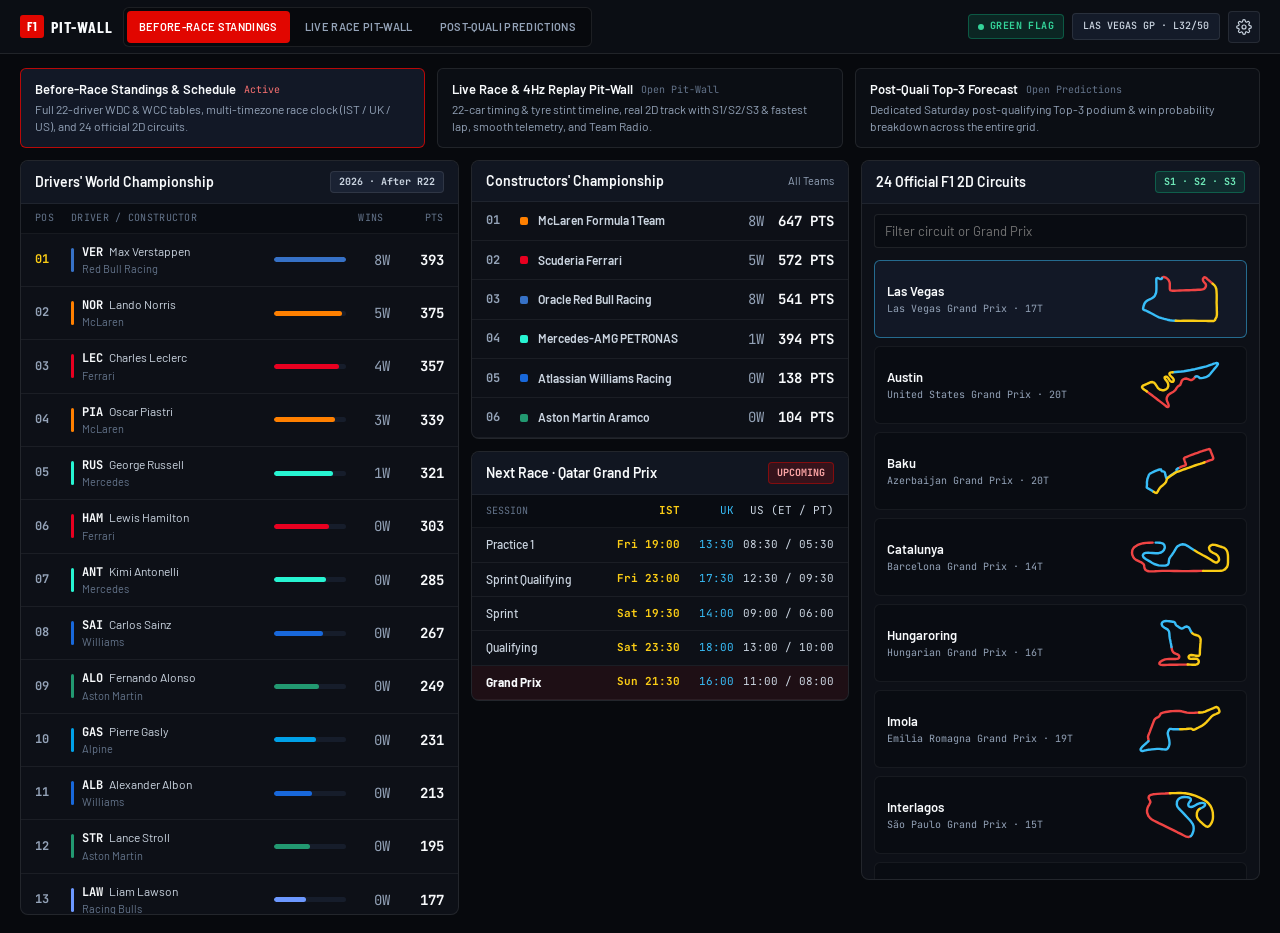
==== frontend/index.html @ 2fa9b801 "Phase 2: Responsive Pit-Wall PWA, Chrome Side Panel, 24 real 2D circuits, 22-car Stint Timeline & fa" ====
<!DOCTYPE html>
<html lang="en">
<head>
  <meta charset="UTF-8" />
  <meta name="viewport" content="width=device-width, initial-scale=1, viewport-fit=cover" />
  <meta name="theme-color" content="#0B0E14" />
  <meta name="color-scheme" content="dark" />
  <meta name="mobile-web-app-capable" content="yes" />
  <meta name="apple-mobile-web-app-status-bar-style" content="black-translucent" />
  <title>F1 Pit-Wall — Live Telemetry &amp; Strategy</title>
  <link rel="manifest" href="pwa-manifest.json" />
  <link rel="icon" type="image/png" href="icons/icon-192.png" />
  <link rel="stylesheet" href="styles.css?v=3" />
</head>
<body>
  <div id="app" class="app-shell">
    <!-- Persistent Top Command Bar -->
    <header class="top-bar" role="banner">
      <div class="top-bar-left">
        <div class="brand" aria-label="F1 Pit-Wall">
          <span class="brand-mark">F1</span>
          <span class="brand-name">PIT-WALL</span>
        </div>

        <nav class="screen-tabs" role="tablist" aria-label="Primary views">
          <button type="button" class="tab-btn" role="tab" id="tab-standings" data-screen="standings" aria-selected="true" aria-controls="screen-standings">
            <span class="tab-label-full">Before-Race Standings</span>
            <span class="tab-label-short">Standings</span>
          </button>
          <button type="button" class="tab-btn" role="tab" id="tab-live" data-screen="live" aria-selected="false" aria-controls="screen-live">
            <span class="tab-label-full">Live Race Pit-Wall</span>
            <span class="tab-label-short">Live Race</span>
          </button>
          <button type="button" class="tab-btn" role="tab" id="tab-predictions" data-screen="predictions" aria-selected="false" aria-controls="screen-predictions">
            <span class="tab-label-full">Post-Quali Predictions</span>
            <span class="tab-label-short">Predictions</span>
          </button>
        </nav>
      </div>

      <div class="top-bar-right">
        <div id="flag-pill" class="status-pill flag-green hidden" aria-live="polite">
          <span class="status-dot" aria-hidden="true"></span>
          <span id="flag-pill-text">GREEN FLAG</span>
        </div>

        <div id="session-pill" class="session-pill" title="Current race context">
          <span id="session-pill-text">Loading schedule...</span>
        </div>

        <button type="button" id="btn-settings" class="icon-btn" aria-label="Connection and sync settings" aria-expanded="false" aria-controls="settings-popover" title="Settings &amp; Broadcast Sync">
          <svg width="16" height="16" viewBox="0 0 24 24" fill="none" stroke="currentColor" stroke-width="1.75" stroke-linecap="round" stroke-linejoin="round" aria-hidden="true">
            <circle cx="12" cy="12" r="3"></circle>
            <path d="M19.4 15a1.65 1.65 0 0 0 .33 1.82l.06.06a2 2 0 0 1-2.83 2.83l-.06-.06a1.65 1.65 0 0 0-1.82-.33 1.65 1.65 0 0 0-1 1.51V21a2 2 0 0 1-4 0v-.09A1.65 1.65 0 0 0 9 19.4a1.65 1.65 0 0 0-1.82.33l-.06.06a2 2 0 0 1-2.83-2.83l.06-.06a1.65 1.65 0 0 0 .33-1.82 1.65 1.65 0 0 0-1.51-1H3a2 2 0 0 1 0-4h.09A1.65 1.65 0 0 0 4.6 9a1.65 1.65 0 0 0-.33-1.82l-.06-.06a2 2 0 0 1 2.83-2.83l.06.06a1.65 1.65 0 0 0 1.82.33H9a1.65 1.65 0 0 0 1-1.51V3a2 2 0 0 1 4 0v.09a1.65 1.65 0 0 0 1 1.51 1.65 1.65 0 0 0 1.82-.33l.06-.06a2 2 0 0 1 2.83 2.83l-.06.06a1.65 1.65 0 0 0-.33 1.82V9a1.65 1.65 0 0 0 1.51 1H21a2 2 0 0 1 0 4h-.09a1.65 1.65 0 0 0-1.51 1z"></path>
          </svg>
        </button>
      </div>
    </header>

    <!-- Origin-aware Settings & Broadcast Sync Popover -->
    <div id="settings-popover" class="settings-popover hidden" role="dialog" aria-label="Pit-Wall Settings">
      <div class="popover-head">
        <span class="popover-title">Feed &amp; Broadcast Sync</span>
        <button type="button" id="btn-close-settings" class="close-sm-btn" aria-label="Close settings">Close</button>
      </div>
      <div class="popover-body">
        <div class="field-group">
          <label class="field-label" for="mode-select">Stream Mode</label>
          <div class="segmented-sm" id="mode-select">
            <button type="button" class="seg-opt" data-mode="replay">Replay (OpenF1)</button>
            <button type="button" class="seg-opt" data-mode="free_live">Live (SignalR)</button>
          </div>
        </div>

        <div class="field-group">
          <label class="field-label" for="session-select">Load Race Session</label>
          <div class="inline-field">
            <select id="session-select" class="ctrl-input" aria-label="Select race session"></select>
            <button type="button" id="btn-load-session" class="btn-primary-sm">Load</button>
          </div>
        </div>

        <div class="field-group">
          <div class="field-label-row">
            <label class="field-label" for="sync-delay-slider">TV Broadcast Sync Delay</label>
            <span id="sync-delay-value" class="mono-val">0s</span>
          </div>
          <input type="range" id="sync-delay-slider" min="0" max="60" step="1" value="0" class="range-input" />
          <p class="field-hint">Buffer telemetry up to 60s to match your TV or F1 TV stream delay.</p>
        </div>

        <div class="field-group">
          <label class="field-label" for="api-host-input">Backend Server URL (LAN / Localhost)</label>
          <div class="inline-field">
            <input type="url" id="api-host-input" class="ctrl-input" placeholder="http://localhost:8000" autocapitalize="none" autocorrect="off" />
            <button type="button" id="btn-save-host" class="btn-ghost-sm">Save</button>
          </div>
        </div>

        <div class="popover-footer-status">
          <span id="ws-conn-status" class="mono-muted">Connecting...</span>
        </div>
      </div>
    </div>

    <!-- Main Screen Container -->
    <main class="main-content">

      <!-- ================================================================= -->
      <!-- SCREEN 1: BEFORE-RACE STANDINGS, SCHEDULE & 24 CIRCUITS           -->
      <!-- ================================================================= -->
      <section id="screen-standings" class="screen active" role="tabpanel" aria-labelledby="tab-standings">
        <!-- Quick Launch Mode Strip -->
        <div class="hub-strip">
          <button type="button" class="hub-card is-active" data-goto="standings">
            <div class="hub-card-top">
              <span class="hub-card-title">Before-Race Standings &amp; Schedule</span>
              <span class="hub-card-tag active-tag">Active</span>
            </div>
            <p class="hub-card-desc">Full 22-driver WDC &amp; WCC tables, multi-timezone race clock (IST / UK / US), and 24 official 2D circuits.</p>
          </button>
          <button type="button" class="hub-card" data-goto="live">
            <div class="hub-card-top">
              <span class="hub-card-title">Live Race &amp; 4Hz Replay Pit-Wall</span>
              <span class="hub-card-tag">Open Pit-Wall</span>
            </div>
            <p class="hub-card-desc">22-car timing &amp; tyre stint timeline, real 2D track with S1/S2/S3 &amp; fastest lap, smooth telemetry, and Team Radio.</p>
          </button>
          <button type="button" class="hub-card" data-goto="predictions">
            <div class="hub-card-top">
              <span class="hub-card-title">Post-Quali Top-3 Forecast</span>
              <span class="hub-card-tag">Open Predictions</span>
            </div>
            <p class="hub-card-desc">Dedicated Saturday post-qualifying Top-3 podium &amp; win probability breakdown across the entire grid.</p>
          </button>
        </div>

        <div class="standings-grid">
          <!-- Column 1: WDC Standings -->
          <section class="panel standings-wdc-panel">
            <header class="panel-header">
              <h2 class="panel-title">Drivers' World Championship</h2>
              <span id="wdc-meta" class="meta-chip">2026</span>
            </header>
            <div class="table-col-head wdc-col-head">
              <span>POS</span>
              <span>DRIVER / CONSTRUCTOR</span>
              <span class="align-right">WINS</span>
              <span class="align-right">PTS</span>
            </div>
            <div id="wdc-list" class="scroll-list wdc-list"></div>
          </section>

          <!-- Column 2: WCC + Multi-Timezone Next Race Clock -->
          <div class="standings-mid-col">
            <section class="panel wcc-panel">
              <header class="panel-header">
                <h2 class="panel-title">Constructors' Championship</h2>
                <span id="wcc-meta" class="meta-muted">All Teams</span>
              </header>
              <div id="wcc-list" class="scroll-list wcc-list"></div>
            </section>

            <section class="panel schedule-panel">
              <header class="panel-header">
                <h2 id="next-race-title" class="panel-title">Next Race Schedule</h2>
                <span id="next-race-countdown" class="countdown-chip">--</span>
              </header>
              <div class="tz-col-head">
                <span>SESSION</span>
                <span class="align-right tz-ist">IST</span>
                <span class="align-right tz-uk">UK</span>
                <span class="align-right tz-us">US (ET / PT)</span>
              </div>
              <div id="next-race-sessions" class="schedule-list"></div>
            </section>
          </div>

          <!-- Column 3: 24 Official F1 2D Circuits Catalog -->
          <section class="panel circuits-panel">
            <header class="panel-header">
              <h2 class="panel-title">24 Official F1 2D Circuits</h2>
              <span class="meta-chip accent-green">S1 · S2 · S3</span>
            </header>
            <div class="circuits-search-wrap">
              <input type="search" id="circuit-search" class="ctrl-input" placeholder="Filter circuit or Grand Prix" aria-label="Filter circuits" />
            </div>
            <div id="circuits-catalog" class="scroll-list circuits-list"></div>
          </section>
        </div>
      </section>

      <!-- ================================================================= -->
      <!-- SCREEN 2: LIVE RACE & REPLAY PIT-WALL                             -->
      <!-- ================================================================= -->
      <section id="screen-live" class="screen" role="tabpanel" aria-labelledby="tab-live" hidden>
        <div class="live-grid">
          <!-- Left Column: Full 22-Driver Timing Tower + Horizontal F1 Tyre Stint Timeline -->
          <section class="panel timing-panel">
            <header class="panel-header">
              <h2 class="panel-title">Live Timing &amp; Tyre Stints</h2>
              <span id="weather-readout" class="meta-muted mono-val">AIR --°C · TRK --°C</span>
            </header>
            <div class="timing-col-head">
              <span class="col-pos">P</span>
              <span class="col-drv">DRIVER</span>
              <span class="col-gap">GAP</span>
              <span class="col-sec">S1·S2·S3</span>
              <div id="stint-ruler" class="stint-ruler" aria-label="Lap timeline scale"></div>
            </div>
            <div id="timing-list" class="scroll-list timing-list" role="list"></div>
          </section>

          <!-- Center Column: Real 2D Circuit Map + Smooth MoTeC Telemetry Compare -->
          <div class="live-center-col">
            <!-- Real 2D Circuit Map Panel -->
            <section class="panel circuit-stage-panel">
              <header class="panel-header circuit-stage-head">
                <div class="circuit-head-left">
                  <h2 id="live-circuit-name" class="panel-title">Las Vegas Strip Circuit</h2>
                  <span id="live-circuit-meta" class="meta-muted mono-val">17T</span>
                </div>
                <div id="fastest-lap-banner" class="fastest-lap-pill" aria-live="polite">
                  <span class="fl-tag">FASTEST LAP</span>
                  <span id="fastest-lap-val" class="mono-val">--:--.---</span>
                </div>
              </header>

              <div class="canvas-stage" id="track-stage">
                <canvas id="track-canvas" aria-label="2D Formula 1 circuit map with live car positions and sector splits"></canvas>
                <div id="gps-lock-overlay" class="lock-banner hidden" role="status">
                  <svg width="14" height="14" viewBox="0 0 24 24" fill="none" stroke="currentColor" stroke-width="2" aria-hidden="true">
                    <rect x="3" y="11" width="18" height="11" rx="2" ry="2"></rect>
                    <path d="M7 11V7a5 5 0 0 1 10 0v4"></path>
                  </svg>
                  <span>Live GPS Locked — Available Post-Race</span>
                </div>
              </div>

              <!-- Fastest Sector 1, Sector 2, Sector 3 Cards -->
              <div class="sector-records-row">
                <div class="sector-rec s1">
                  <div class="sector-rec-meta">
                    <span class="sec-k s1-text">S1 FASTEST</span>
                    <span id="s1-best-who" class="sec-who">--</span>
                  </div>
                  <span id="s1-best-time" class="sec-time mono-val">--.---s</span>
                </div>
                <div class="sector-rec s2">
                  <div class="sector-rec-meta">
                    <span class="sec-k s2-text">S2 FASTEST</span>
                    <span id="s2-best-who" class="sec-who">--</span>
                  </div>
                  <span id="s2-best-time" class="sec-time mono-val">--.---s</span>
                </div>
                <div class="sector-rec s3">
                  <div class="sector-rec-meta">
                    <span class="sec-k s3-text">S3 FASTEST</span>
                    <span id="s3-best-who" class="sec-who">--</span>
                  </div>
                  <span id="s3-best-time" class="sec-time mono-val">--.---s</span>
                </div>
              </div>
            </section>

            <!-- Smooth Labeled MoTeC Telemetry Compare Panel -->
            <section class="panel telemetry-panel">
              <header class="panel-header telemetry-head">
                <h2 class="panel-title">Car Telemetry · 4Hz Spline</h2>
                <div class="telem-badges">
                  <span id="telem-drv-a" class="drv-chip chip-a">VER -- KPH</span>
                  <span id="telem-drv-b" class="drv-chip chip-b">NOR -- KPH</span>
                  <span id="telem-drs-badge" class="meta-chip">DRS N/A</span>
                </div>
              </header>

              <div class="telemetry-canvas-wrap">
                <canvas id="telemetry-canvas" aria-label="Smooth telemetry comparison graphs for Speed, Throttle, and Brake"></canvas>
                <div id="telem-lock-overlay" class="lock-banner hidden" role="status">
                  <svg width="14" height="14" viewBox="0 0 24 24" fill="none" stroke="currentColor" stroke-width="2" aria-hidden="true">
                    <rect x="3" y="11" width="18" height="11" rx="2" ry="2"></rect>
                    <path d="M7 11V7a5 5 0 0 1 10 0v4"></path>
                  </svg>
                  <span>Live Telemetry Locked — Available Post-Race</span>
                </div>
              </div>

              <!-- Replay Transport Controls -->
              <div id="replay-controls" class="transport-bar">
                <button type="button" id="btn-play-pause" class="transport-play-btn">Play</button>
                <div class="speed-group" role="group" aria-label="Replay speed">
                  <button type="button" class="spd-btn" data-speed="1">1x</button>
                  <button type="button" class="spd-btn" data-speed="2">2x</button>
                  <button type="button" class="spd-btn active" data-speed="4">4x</button>
                  <button type="button" class="spd-btn" data-speed="10">10x</button>
                </div>
                <div class="seek-group">
                  <label for="seek-lap-input" class="seek-lbl">LAP</label>
                  <input type="range" id="seek-lap-input" min="1" max="50" value="1" class="range-input seek-slider" aria-label="Seek to lap" />
                  <span id="seek-lap-readout" class="mono-val seek-val">1/50</span>
                </div>
              </div>
            </section>
          </div>

          <!-- Right Column: FIA Race Control & Live Team Radio (with Whisper Transcripts) -->
          <aside class="panel comms-panel" aria-label="FIA Race Control and Team Radio">
            <header class="panel-header">
              <h2 class="panel-title">FIA Control &amp; Team Radio</h2>
              <button type="button" id="btn-open-comms-full" class="icon-btn-sm" title="Full Race Control &amp; Radio view" aria-label="Open full Race Control and Team Radio panel">
                <svg width="14" height="14" viewBox="0 0 24 24" fill="none" stroke="currentColor" stroke-width="1.8" stroke-linecap="round" stroke-linejoin="round" aria-hidden="true">
                  <polyline points="15 3 21 3 21 9"></polyline>
                  <polyline points="9 21 3 21 3 15"></polyline>
                  <line x1="21" y1="3" x2="14" y2="10"></line>
                  <line x1="3" y1="21" x2="10" y2="14"></line>
                </svg>
              </button>
            </header>

            <div class="comms-filter-row" role="tablist" aria-label="Filter communications">
              <button type="button" class="filter-pill active" data-comms-filter="all">All <span id="comms-count-all">0</span></button>
              <button type="button" class="filter-pill" data-comms-filter="fia">FIA Flags</button>
              <button type="button" class="filter-pill" data-comms-filter="radio">Team Radio</button>
            </div>

            <div id="comms-feed" class="scroll-list comms-list"></div>
          </aside>
        </div>
      </section>

      <!-- ================================================================= -->
      <!-- SCREEN 3: SEPARATE POST-QUALIFYING PREDICTIONS PAGE               -->
      <!-- ================================================================= -->
      <section id="screen-predictions" class="screen" role="tabpanel" aria-labelledby="tab-predictions" hidden>
        <div class="pred-toolbar">
          <div class="pred-selectors">
            <select id="pred-season-select" class="ctrl-input" aria-label="Prediction season">
              <option value="2026">Season 2026</option>
              <option value="2025">Season 2025</option>
              <option value="2024">Season 2024</option>
            </select>
            <select id="pred-round-select" class="ctrl-input" aria-label="Prediction round"></select>
          </div>
          <button type="button" id="btn-run-post-quali" class="btn-primary">Run Post-Quali Forecast</button>
        </div>

        <!-- Projected Top-3 Hero Row -->
        <div id="pred-podium-cards" class="podium-hero-grid"></div>

        <!-- Main Split: Full 22-Driver Probability Table + Dynamic Circuit Panel -->
        <div class="pred-main-grid">
          <section class="panel pred-table-panel">
            <header class="panel-header">
              <h2 class="panel-title">After-Qualifying Full Grid Podium &amp; Win Probabilities</h2>
              <span id="pred-gp-meta" class="meta-muted mono-val"></span>
            </header>
            <div class="table-col-head pred-col-head">
              <span>RANK</span>
              <span>GRID</span>
              <span>DRIVER / CONSTRUCTOR</span>
              <span>TOP-3 PODIUM PROBABILITY</span>
              <span class="align-right">PODIUM %</span>
              <span class="align-right">WIN %</span>
            </div>
            <div id="pred-table-list" class="scroll-list pred-list"></div>
          </section>

          <section class="panel pred-circuit-panel">
            <header class="panel-header">
              <h2 id="pred-circuit-heading" class="panel-title">Las Vegas Circuit</h2>
            </header>
            <div class="pred-circuit-canvas-wrap">
              <canvas id="pred-circuit-canvas" aria-label="Selected circuit 2D outline with sector splits"></canvas>
              <p id="pred-circuit-caption" class="pred-circuit-caption mono-muted"></p>
            </div>
            <div class="feature-weights-block">
              <h3 class="sub-heading">Walk-Forward Validation &amp; Feature Weights (2018–2026)</h3>
              <div id="feature-weights-list" class="weights-list"></div>
            </div>
          </section>
        </div>
      </section>
    </main>

    <!-- Full Race Control & Team Radio Slide-Over Panel -->
    <div id="comms-backdrop" class="drawer-backdrop hidden" aria-hidden="true"></div>
    <aside id="comms-drawer" class="comms-drawer hidden" role="dialog" aria-modal="true" aria-label="Race Control and Team Radio">
      <header class="drawer-head">
        <h2 class="drawer-title">Race Control &amp; Team Radio</h2>
        <button type="button" id="btn-close-comms-drawer" class="close-sm-btn">ESC to close</button>
      </header>
      <div class="drawer-toolbar">
        <div class="comms-filter-row" role="tablist">
          <button type="button" class="filter-pill active" data-drawer-filter="all">All Events</button>
          <button type="button" class="filter-pill" data-drawer-filter="fia">FIA Stewards</button>
          <button type="button" class="filter-pill" data-drawer-filter="radio">Team Radio</button>
        </div>
        <label class="autoplay-toggle">
          <input type="checkbox" id="radio-autoplay-check" />
          <span>Auto-Play Radio</span>
        </label>
      </div>
      <div id="comms-drawer-list" class="scroll-list comms-drawer-list"></div>
    </aside>

    <!-- Shared Hidden Audio Element for Real Team Radio MP3 Playback -->
    <audio id="radio-audio-player" preload="none"></audio>

    <!-- Dev-Only Break-UI Stress Test Bar (visible ONLY when ?data=worst or ?debug=1) -->
    <div id="debug-fixture-bar" class="debug-bar hidden" role="region" aria-label="Developer stress test switcher">
      <button type="button" data-fixture="live">Live / Demo</button>
      <button type="button" data-fixture="worst">Worst Case</button>
      <button type="button" data-fixture="empty">Empty</button>
      <button type="button" data-fixture="free_live">Free Live Lock</button>
    </div>
  </div>

  <script src="circuits_data.js?v=2"></script>
  <script src="track_canvas.js?v=2"></script>
  <script src="telemetry_chart.js?v=2"></script>
  <script src="app.js?v=3"></script>
</body>
</html>
---- frontend/styles.css ----
/* ==========================================================================
   F1 Pit-Wall — Design System & Responsive Styles
   Self-hosted fonts only (100% Chrome Extension Manifest V3 CSP compliant).
   Crafted with unslop, impeccable, design-engineering, mobile-native &
   animation-performance principles.
   ========================================================================== */

@font-face {
  font-family: "Barlow";
  src: url("fonts/barlow-400.woff2") format("woff2");
  font-weight: 400;
  font-style: normal;
  font-display: swap;
}
@font-face {
  font-family: "Barlow";
  src: url("fonts/barlow-500.woff2") format("woff2");
  font-weight: 500;
  font-style: normal;
  font-display: swap;
}
@font-face {
  font-family: "Barlow";
  src: url("fonts/barlow-600.woff2") format("woff2");
  font-weight: 600;
  font-style: normal;
  font-display: swap;
}
@font-face {
  font-family: "Barlow";
  src: url("fonts/barlow-700.woff2") format("woff2");
  font-weight: 700;
  font-style: normal;
  font-display: swap;
}
@font-face {
  font-family: "Barlow Condensed";
  src: url("fonts/barlow-condensed-600.woff2") format("woff2");
  font-weight: 600;
  font-style: normal;
  font-display: swap;
}
@font-face {
  font-family: "Barlow Condensed";
  src: url("fonts/barlow-condensed-700.woff2") format("woff2");
  font-weight: 700;
  font-style: normal;
  font-display: swap;
}
@font-face {
  font-family: "JetBrains Mono";
  src: url("fonts/jetbrains-mono-400.woff2") format("woff2");
  font-weight: 400;
  font-style: normal;
  font-display: swap;
}
@font-face {
  font-family: "JetBrains Mono";
  src: url("fonts/jetbrains-mono-500.woff2") format("woff2");
  font-weight: 500;
  font-style: normal;
  font-display: swap;
}
@font-face {
  font-family: "JetBrains Mono";
  src: url("fonts/jetbrains-mono-700.woff2") format("woff2");
  font-weight: 700;
  font-style: normal;
  font-display: swap;
}

:root {
  /* Carbon graphite neutral ramp */
  --bg-canvas: #07090D;
  --bg-bar: #0B0E14;
  --bg-panel: #0D1017;
  --bg-elevated: #111621;
  --bg-row-active: #131A29;
  --bg-control: #090C12;

  /* Quiet hairline borders */
  --border-subtle: rgba(255, 255, 255, 0.06);
  --border-std: rgba(255, 255, 255, 0.09);
  --border-strong: rgba(255, 255, 255, 0.16);

  /* Text hierarchy */
  --ink-primary: #F8FAFC;
  --ink-secondary: #CBD5E1;
  --ink-muted: #94A3B8;
  --ink-dim: #64748B;

  /* Single primary brand accent + authentic FIA/sector semantic colors */
  --accent-f1: #E10600;
  --accent-f1-dim: rgba(225, 6, 0, 0.18);
  --fia-purple: #A855F7;
  --fia-green: #10B981;
  --fia-yellow: #FACC15;
  --fia-red: #EF4444;
  --fia-cyan: #38BDF8;

  /* Typography */
  --font-sans: "Barlow", system-ui, -apple-system, sans-serif;
  --font-display: "Barlow Condensed", "Barlow", sans-serif;
  --font-mono: "JetBrains Mono", ui-monospace, SFMono-Regular, monospace;

  /* Radii (concentric scale) */
  --r-sm: 4px;
  --r-md: 6px;
  --r-lg: 8px;

  /* Emil Kowalski custom easing curves */
  --ease-out: cubic-bezier(0.23, 1, 0.32, 1);
  --ease-drawer: cubic-bezier(0.32, 0.72, 0, 1);
}

*, *::before, *::after {
  box-sizing: border-box;
}

html {
  -webkit-tap-highlight-color: transparent;
  -webkit-font-smoothing: antialiased;
  -moz-osx-font-smoothing: grayscale;
  overscroll-behavior: none;
  background-color: var(--bg-canvas);
  color: var(--ink-primary);
  font-family: var(--font-sans);
  font-size: 14px;
  line-height: 1.45;
  color-scheme: dark;
}

body {
  margin: 0;
  min-height: 100dvh;
  background-color: var(--bg-canvas);
  overscroll-behavior: none;
  overflow-x: hidden;
}

::selection {
  background: rgba(225, 6, 0, 0.35);
  color: #FFFFFF;
}

/* Custom subtle scrollbars */
::-webkit-scrollbar {
  width: 6px;
  height: 6px;
}
::-webkit-scrollbar-track {
  background: transparent;
}
::-webkit-scrollbar-thumb {
  background: rgba(148, 163, 184, 0.22);
  border-radius: 3px;
}

button, [role="button"], .tab-btn, .filter-pill, .spd-btn {
  font-family: inherit;
  cursor: pointer;
  touch-action: manipulation;
  user-select: none;
  -webkit-user-select: none;
  -webkit-touch-callout: none;
  transition: transform 140ms var(--ease-out), background-color 140ms ease, border-color 140ms ease, color 140ms ease;
}

button:active, [role="button"]:active {
  transform: scale(0.97);
}

button:focus-visible, input:focus-visible, select:focus-visible {
  outline: 2px solid var(--fia-cyan);
  outline-offset: 2px;
}

.mono-val, .mono-muted {
  font-family: var(--font-mono);
  font-variant-numeric: tabular-nums;
}
.mono-muted {
  color: var(--ink-muted);
}
.align-right {
  text-align: right;
}
.hidden {
  display: none !important;
}

/* ==========================================================================
   App Shell & Persistent Top Command Bar (Mobile-First)
   ========================================================================== */
.app-shell {
  display: flex;
  flex-direction: column;
  min-height: 100dvh;
  padding-bottom: env(safe-area-inset-bottom, 0px);
}

.top-bar {
  position: sticky;
  top: 0;
  z-index: 40;
  display: flex;
  flex-wrap: wrap;
  align-items: center;
  justify-content: space-between;
  gap: 8px 12px;
  padding: calc(8px + env(safe-area-inset-top, 0px)) 12px 8px;
  background: var(--bg-bar);
  border-bottom: 1px solid var(--border-std);
}

.top-bar-left {
  display: flex;
  align-items: center;
  gap: 10px;
  flex: 1 1 auto;
  min-width: 0;
  flex-wrap: wrap;
}

.brand {
  display: flex;
  align-items: center;
  gap: 7px;
  flex-shrink: 0;
}
.brand-mark {
  display: inline-flex;
  align-items: center;
  justify-content: center;
  background: var(--accent-f1);
  color: #FFFFFF;
  font-family: var(--font-display);
  font-weight: 700;
  font-size: 13px;
  letter-spacing: 0.04em;
  padding: 2px 7px;
  border-radius: 3px;
}
.brand-name {
  font-family: var(--font-display);
  font-weight: 700;
  font-size: 16px;
  letter-spacing: 0.06em;
  color: var(--ink-primary);
}

.screen-tabs {
  display: flex;
  align-items: center;
  gap: 3px;
  background: var(--bg-canvas);
  border: 1px solid var(--border-std);
  padding: 3px;
  border-radius: var(--r-md);
  width: 100%;
  order: 3;
}

.tab-btn {
  flex: 1 1 0;
  min-height: 32px;
  padding: 6px 8px;
  border: none;
  border-radius: var(--r-sm);
  background: transparent;
  color: var(--ink-muted);
  font-size: 11px;
  font-weight: 600;
  letter-spacing: 0.03em;
  text-transform: uppercase;
  white-space: nowrap;
}
.tab-btn[aria-selected="true"] {
  background: var(--accent-f1);
  color: #FFFFFF;
}
.tab-label-full { display: none; }
.tab-label-short { display: inline; }

.top-bar-right {
  display: flex;
  align-items: center;
  gap: 8px;
  flex-shrink: 0;
}

.status-pill {
  display: inline-flex;
  align-items: center;
  gap: 6px;
  padding: 4px 9px;
  border-radius: var(--r-sm);
  font-family: var(--font-mono);
  font-size: 10px;
  font-weight: 700;
  letter-spacing: 0.04em;
  white-space: nowrap;
  flex-shrink: 0;
  border: 1px solid transparent;
}
.status-dot {
  width: 6px;
  height: 6px;
  border-radius: 50%;
  background: currentColor;
}
.flag-green { background: rgba(16, 185, 129, 0.14); color: #34D399; border-color: rgba(16, 185, 129, 0.35); }
.flag-yellow { background: rgba(250, 204, 21, 0.16); color: #FDE047; border-color: rgba(250, 204, 21, 0.4); }
.flag-vsc, .flag-sc { background: rgba(245, 158, 11, 0.18); color: #FBBF24; border-color: rgba(245, 158, 11, 0.45); }
.flag-red { background: rgba(239, 68, 68, 0.2); color: #FCA5A5; border-color: rgba(239, 68, 68, 0.45); }
.flag-chequered { background: rgba(226, 232, 240, 0.15); color: #F8FAFC; border-color: rgba(226, 232, 240, 0.4); }

.session-pill {
  display: inline-flex;
  align-items: center;
  padding: 5px 10px;
  border-radius: var(--r-sm);
  background: #141B29;
  border: 1px solid var(--border-std);
  color: var(--ink-secondary);
  font-family: var(--font-mono);
  font-size: 10px;
  font-weight: 500;
  max-width: 190px;
  overflow: hidden;
  text-overflow: ellipsis;
  white-space: nowrap;
}

.icon-btn, .icon-btn-sm {
  display: inline-flex;
  align-items: center;
  justify-content: center;
  background: var(--bg-elevated);
  border: 1px solid var(--border-std);
  color: var(--ink-secondary);
  border-radius: var(--r-sm);
  flex-shrink: 0;
}
.icon-btn { width: 32px; height: 32px; }
.icon-btn-sm { width: 28px; height: 28px; }

/* Settings Popover (origin-aware from top-right button) */
.settings-popover {
  position: fixed;
  top: calc(56px + env(safe-area-inset-top, 0px));
  right: 12px;
  width: min(340px, calc(100vw - 24px));
  z-index: 70;
  background: var(--bg-elevated);
  border: 1px solid var(--border-strong);
  border-radius: var(--r-lg);
  box-shadow: 0 16px 40px rgba(0, 0, 0, 0.55);
  transform-origin: top right;
  animation: popover-in 180ms var(--ease-out);
}
@keyframes popover-in {
  from { opacity: 0; transform: scale(0.95) translateY(-4px); }
  to { opacity: 1; transform: scale(1) translateY(0); }
}
.popover-head {
  display: flex;
  align-items: center;
  justify-content: space-between;
  padding: 12px 14px;
  border-bottom: 1px solid var(--border-subtle);
}
.popover-title {
  font-weight: 600;
  font-size: 13px;
}
.popover-body {
  padding: 14px;
  display: flex;
  flex-direction: column;
  gap: 14px;
}
.field-group {
  display: flex;
  flex-direction: column;
  gap: 6px;
}
.field-label-row {
  display: flex;
  justify-content: space-between;
  align-items: center;
}
.field-label {
  font-size: 11px;
  font-weight: 600;
  color: var(--ink-muted);
}
.field-hint {
  margin: 0;
  font-size: 11px;
  color: var(--ink-dim);
}
.inline-field {
  display: flex;
  gap: 6px;
}
.ctrl-input {
  flex: 1 1 auto;
  width: 100%;
  min-width: 0;
  height: 34px;
  padding: 0 10px;
  border-radius: var(--r-sm);
  background: var(--bg-control);
  border: 1px solid var(--border-std);
  color: var(--ink-primary);
  font-family: var(--font-sans);
  font-size: 13px;
}
.segmented-sm {
  display: flex;
  background: var(--bg-control);
  border: 1px solid var(--border-std);
  border-radius: var(--r-sm);
  padding: 2px;
  gap: 2px;
}
.seg-opt {
  flex: 1 1 0;
  border: none;
  background: transparent;
  color: var(--ink-muted);
  font-size: 11px;
  font-weight: 600;
  padding: 6px 8px;
  border-radius: 3px;
}
.seg-opt.active {
  background: #1E293B;
  color: var(--ink-primary);
}
.range-input {
  width: 100%;
  accent-color: var(--accent-f1);
  cursor: pointer;
}
.btn-primary, .btn-primary-sm, .btn-ghost-sm, .close-sm-btn {
  border-radius: var(--r-sm);
  font-weight: 600;
  white-space: nowrap;
  flex-shrink: 0;
}
.btn-primary {
  background: var(--accent-f1);
  color: #FFFFFF;
  border: 1px solid var(--accent-f1);
  padding: 8px 14px;
  font-size: 12px;
}
.btn-primary-sm {
  background: var(--accent-f1);
  color: #FFFFFF;
  border: none;
  padding: 0 12px;
  font-size: 12px;
  height: 34px;
}
.btn-ghost-sm, .close-sm-btn {
  background: #171F2E;
  color: var(--ink-secondary);
  border: 1px solid var(--border-std);
  padding: 5px 10px;
  font-size: 11px;
}
.popover-footer-status {
  padding-top: 8px;
  border-top: 1px solid var(--border-subtle);
  font-size: 11px;
}

/* ==========================================================================
   Main Content & Shared Panel System
   ========================================================================== */
.main-content {
  flex: 1 1 auto;
  padding: 12px;
  max-width: 1680px;
  width: 100%;
  margin: 0 auto;
}

.screen {
  display: none;
  flex-direction: column;
  gap: 12px;
}
.screen.active {
  display: flex;
}

.panel {
  display: flex;
  flex-direction: column;
  background: var(--bg-panel);
  border: 1px solid var(--border-std);
  border-radius: var(--r-lg);
  overflow: hidden;
  min-width: 0;
}

.panel-header {
  display: flex;
  align-items: center;
  justify-content: space-between;
  gap: 8px;
  padding: 10px 14px;
  background: var(--bg-elevated);
  border-bottom: 1px solid var(--border-subtle);
  min-width: 0;
}

.panel-title {
  margin: 0;
  font-size: 14px;
  font-weight: 600;
  color: var(--ink-primary);
  white-space: nowrap;
  overflow: hidden;
  text-overflow: ellipsis;
}

.meta-chip {
  font-family: var(--font-mono);
  font-size: 10px;
  font-weight: 600;
  padding: 3px 8px;
  border-radius: var(--r-sm);
  background: #1A2233;
  border: 1px solid var(--border-std);
  color: var(--ink-secondary);
  white-space: nowrap;
  flex-shrink: 0;
}
.meta-chip.accent-green {
  background: rgba(16, 185, 129, 0.14);
  border-color: rgba(16, 185, 129, 0.35);
  color: #6EE7B7;
}
.meta-muted {
  font-size: 11px;
  color: var(--ink-muted);
  white-space: nowrap;
  flex-shrink: 0;
}

.scroll-list {
  overflow-y: auto;
  overscroll-behavior: contain;
}

/* ==========================================================================
   SCREEN 1: BEFORE-RACE STANDINGS, SCHEDULE & 24 CIRCUITS
   ========================================================================== */
.hub-strip {
  display: grid;
  grid-template-columns: 1fr;
  gap: 10px;
}
.hub-card {
  display: flex;
  flex-direction: column;
  gap: 4px;
  text-align: left;
  padding: 12px 14px;
  background: var(--bg-bar);
  border: 1px solid var(--border-std);
  border-radius: var(--r-md);
  color: var(--ink-primary);
}
.hub-card.is-active {
  background: #121826;
  border-color: rgba(225, 6, 0, 0.8);
}
.hub-card-top {
  display: flex;
  align-items: center;
  justify-content: space-between;
  gap: 8px;
}
.hub-card-title {
  font-size: 13px;
  font-weight: 600;
}
.hub-card-tag {
  font-family: var(--font-mono);
  font-size: 10px;
  color: var(--ink-dim);
  white-space: nowrap;
}
.hub-card-tag.active-tag {
  color: #F87171;
}
.hub-card-desc {
  margin: 0;
  font-size: 12px;
  color: var(--ink-muted);
  line-height: 1.4;
}

.standings-grid {
  display: grid;
  grid-template-columns: 1fr;
  gap: 12px;
}
.standings-mid-col {
  display: flex;
  flex-direction: column;
  gap: 12px;
  min-width: 0;
}

.table-col-head {
  display: grid;
  align-items: center;
  padding: 7px 14px;
  background: var(--bg-control);
  border-bottom: 1px solid var(--border-subtle);
  font-family: var(--font-mono);
  font-size: 10px;
  color: var(--ink-dim);
  letter-spacing: 0.03em;
}
.wdc-col-head {
  grid-template-columns: 28px minmax(0, 1fr) 44px 52px;
  gap: 8px;
}

.wdc-row {
  display: grid;
  grid-template-columns: 28px minmax(0, 1fr) 72px 36px 46px;
  align-items: center;
  gap: 8px;
  padding: 9px 14px;
  border-bottom: 1px solid var(--border-subtle);
}
.wdc-pos {
  font-family: var(--font-mono);
  font-size: 12px;
  font-weight: 700;
  color: var(--ink-muted);
}
.wdc-pos.leader { color: var(--fia-yellow); }

.drv-identity {
  display: flex;
  align-items: center;
  gap: 8px;
  min-width: 0;
}
.team-bar {
  width: 3px;
  height: 24px;
  border-radius: 2px;
  flex-shrink: 0;
}
.drv-text {
  display: flex;
  flex-direction: column;
  min-width: 0;
}
.drv-name-line {
  display: flex;
  align-items: baseline;
  gap: 6px;
  min-width: 0;
}
.drv-code {
  font-family: var(--font-mono);
  font-weight: 700;
  font-size: 12px;
  color: var(--ink-primary);
  flex-shrink: 0;
}
.drv-full {
  font-size: 12px;
  color: var(--ink-secondary);
  white-space: nowrap;
  overflow: hidden;
  text-overflow: ellipsis;
}
.drv-team {
  font-size: 11px;
  color: var(--ink-dim);
  white-space: nowrap;
  overflow: hidden;
  text-overflow: ellipsis;
}

.pts-bar-track {
  height: 5px;
  background: #161D2B;
  border-radius: 3px;
  overflow: hidden;
}
.pts-bar-fill {
  height: 100%;
  border-radius: 3px;
}

.wcc-row {
  display: grid;
  grid-template-columns: 26px 10px minmax(0, 1fr) 36px 62px;
  align-items: center;
  gap: 8px;
  padding: 9px 14px;
  border-bottom: 1px solid var(--border-subtle);
}
.team-swatch {
  width: 8px;
  height: 8px;
  border-radius: 2px;
  flex-shrink: 0;
}
.wcc-name {
  font-size: 12px;
  font-weight: 600;
  color: var(--ink-secondary);
  white-space: nowrap;
  overflow: hidden;
  text-overflow: ellipsis;
}

/* Next Race Multi-Timezone Table */
.countdown-chip {
  font-family: var(--font-mono);
  font-size: 10px;
  font-weight: 700;
  padding: 3px 8px;
  border-radius: var(--r-sm);
  background: var(--accent-f1-dim);
  border: 1px solid rgba(225, 6, 0, 0.45);
  color: #FCA5A5;
  white-space: nowrap;
}
.tz-col-head, .tz-row {
  display: grid;
  grid-template-columns: minmax(0, 1fr) 68px 48px 94px;
  align-items: center;
  gap: 6px;
  padding: 8px 14px;
  border-bottom: 1px solid var(--border-subtle);
}
.tz-col-head {
  background: var(--bg-control);
  font-family: var(--font-mono);
  font-size: 10px;
  color: var(--ink-dim);
}
.tz-row.is-main {
  background: rgba(225, 6, 0, 0.08);
}
.tz-session {
  font-size: 12px;
  font-weight: 500;
  color: var(--ink-secondary);
  white-space: nowrap;
  overflow: hidden;
  text-overflow: ellipsis;
}
.tz-row.is-main .tz-session {
  font-weight: 700;
  color: var(--ink-primary);
}
.tz-ist { color: var(--fia-yellow); font-family: var(--font-mono); font-size: 11px; font-weight: 600; }
.tz-uk { color: var(--fia-cyan); font-family: var(--font-mono); font-size: 11px; }
.tz-us { color: var(--ink-secondary); font-family: var(--font-mono); font-size: 11px; }

/* 24 Official Circuits Catalog */
.circuits-search-wrap {
  padding: 10px 12px 6px;
}
.circuits-list {
  display: flex;
  flex-direction: column;
  gap: 8px;
  padding: 6px 12px 12px;
  max-height: 540px;
}
.circuit-item {
  display: flex;
  align-items: center;
  justify-content: space-between;
  gap: 10px;
  padding: 10px 12px;
  background: var(--bg-control);
  border: 1px solid var(--border-subtle);
  border-radius: var(--r-md);
  text-align: left;
  width: 100%;
  color: var(--ink-primary);
}
.circuit-item.is-active {
  background: #121826;
  border-color: rgba(56, 189, 248, 0.5);
}
.circuit-item-info {
  display: flex;
  flex-direction: column;
  gap: 3px;
  min-width: 0;
}
.circuit-item-name {
  font-size: 13px;
  font-weight: 600;
  white-space: nowrap;
  overflow: hidden;
  text-overflow: ellipsis;
}
.circuit-item-meta {
  font-family: var(--font-mono);
  font-size: 10px;
  color: var(--ink-muted);
}
.circuit-item-svg {
  width: 108px;
  height: 56px;
  flex-shrink: 0;
}

/* ==========================================================================
   SCREEN 2: LIVE RACE PIT-WALL (22-CAR STINT TIMELINE + 2D CIRCUIT + SPLINE)
   ========================================================================== */
.live-grid {
  display: grid;
  grid-template-columns: 1fr;
  gap: 12px;
}

.live-center-col {
  display: flex;
  flex-direction: column;
  gap: 12px;
  min-width: 0;
  order: -1;
}

/* Timing Tower + Horizontal F1 Tyre Stint Timeline */
.timing-col-head {
  display: grid;
  grid-template-columns: 24px 54px 56px 34px minmax(110px, 1fr);
  align-items: center;
  gap: 6px;
  padding: 6px 10px;
  background: var(--bg-control);
  border-bottom: 1px solid var(--border-subtle);
  font-family: var(--font-mono);
  font-size: 9px;
  color: var(--ink-dim);
}
.stint-ruler {
  position: relative;
  height: 14px;
  width: 100%;
  font-family: var(--font-mono);
  font-size: 9px;
  color: var(--ink-muted);
}
.stint-ruler-tick {
  position: absolute;
  top: 0;
  transform: translateX(-50%);
}

.timing-list {
  max-height: 560px;
}
.timing-row {
  display: grid;
  grid-template-columns: 24px 54px 56px 34px minmax(110px, 1fr);
  align-items: center;
  gap: 6px;
  padding: 6px 10px;
  border-bottom: 1px solid var(--border-subtle);
  width: 100%;
  background: transparent;
  border-left: none;
  border-right: none;
  border-top: none;
  color: var(--ink-primary);
  text-align: left;
}
.timing-row.selected-a {
  background: rgba(54, 113, 198, 0.16);
}
.timing-row.selected-b {
  background: rgba(255, 128, 0, 0.14);
}
.timing-row.is-retired {
  opacity: 0.55;
}

.t-pos {
  font-family: var(--font-mono);
  font-size: 11px;
  font-weight: 700;
  color: var(--ink-muted);
}
.t-pos.out { color: var(--fia-red); }

.t-drv {
  display: flex;
  align-items: center;
  gap: 6px;
  min-width: 0;
}
.t-stripe {
  width: 3px;
  height: 18px;
  border-radius: 1.5px;
  flex-shrink: 0;
}
.t-code {
  font-family: var(--font-mono);
  font-size: 11px;
  font-weight: 700;
}
.t-gap {
  font-family: var(--font-mono);
  font-size: 10px;
  color: var(--ink-secondary);
  white-space: nowrap;
  overflow: hidden;
  text-overflow: ellipsis;
}
.t-gap.is-pit { color: var(--fia-yellow); font-weight: 700; }
.t-gap.is-out { color: var(--fia-red); font-weight: 700; }

.t-sectors {
  display: flex;
  align-items: center;
  gap: 2px;
  flex-shrink: 0;
}
.sec-pip {
  width: 9px;
  height: 5px;
  border-radius: 1.5px;
  background: #232C3D;
}
.sec-pip.PURPLE { background: var(--fia-purple); }
.sec-pip.GREEN { background: var(--fia-green); }
.sec-pip.YELLOW { background: var(--fia-yellow); }

.stint-svg-cell {
  width: 100%;
  height: 22px;
  display: flex;
  align-items: center;
  min-width: 0;
}
.stint-svg-cell svg {
  width: 100%;
  height: 22px;
  display: block;
}

/* Real 2D Circuit Map Stage */
.circuit-stage-head {
  flex-wrap: wrap;
}
.circuit-head-left {
  display: flex;
  align-items: baseline;
  gap: 8px;
  min-width: 0;
}
.fastest-lap-pill {
  display: inline-flex;
  align-items: center;
  gap: 6px;
  padding: 4px 10px;
  border-radius: var(--r-sm);
  background: rgba(168, 85, 247, 0.18);
  border: 1px solid rgba(168, 85, 247, 0.55);
  color: #FFFFFF;
  font-size: 11px;
  font-weight: 700;
  white-space: nowrap;
  flex-shrink: 0;
}
.fl-tag {
  font-family: var(--font-mono);
  font-size: 9px;
  color: #E9D5FF;
  letter-spacing: 0.04em;
}

.canvas-stage {
  position: relative;
  width: 100%;
  height: 240px;
  background: var(--bg-panel);
}
#track-canvas {
  width: 100%;
  height: 100%;
  display: block;
}

.lock-banner {
  position: absolute;
  bottom: 10px;
  left: 50%;
  transform: translateX(-50%);
  display: inline-flex;
  align-items: center;
  gap: 7px;
  padding: 6px 12px;
  border-radius: var(--r-sm);
  background: rgba(11, 14, 20, 0.92);
  border: 1px solid rgba(250, 204, 21, 0.45);
  color: #FDE047;
  font-family: var(--font-mono);
  font-size: 11px;
  white-space: nowrap;
  pointer-events: none;
}

.sector-records-row {
  display: grid;
  grid-template-columns: repeat(3, minmax(0, 1fr));
  gap: 8px;
  padding: 8px 12px;
  background: var(--bg-control);
  border-top: 1px solid var(--border-subtle);
}
.sector-rec {
  display: flex;
  flex-direction: column;
  align-items: flex-start;
  justify-content: center;
  gap: 2px;
  padding: 6px 8px;
  background: var(--bg-elevated);
  border: 1px solid var(--border-std);
  border-radius: var(--r-sm);
  min-width: 0;
}
.sector-rec.s1 { border-color: rgba(239, 68, 68, 0.4); }
.sector-rec.s2 { border-color: rgba(56, 189, 248, 0.4); }
.sector-rec.s3 { border-color: rgba(250, 204, 21, 0.4); }
.sector-rec-meta {
  display: flex;
  flex-direction: column;
  min-width: 0;
}
.sec-k {
  font-family: var(--font-mono);
  font-size: 9px;
  font-weight: 700;
}
.s1-text { color: #F87171; }
.s2-text { color: #7DD3FC; }
.s3-text { color: #FDE047; }
.sec-who {
  font-size: 10px;
  color: var(--ink-muted);
  white-space: nowrap;
  overflow: hidden;
  text-overflow: ellipsis;
}
.sec-time {
  font-size: 12px;
  font-weight: 700;
  color: var(--ink-primary);
  flex-shrink: 0;
}

/* Smooth Telemetry Chart Panel */
.telemetry-head {
  flex-wrap: wrap;
}
.telem-badges {
  display: flex;
  align-items: center;
  gap: 6px;
  flex-wrap: wrap;
}
.drv-chip {
  font-family: var(--font-mono);
  font-size: 10px;
  font-weight: 700;
  padding: 3px 8px;
  border-radius: var(--r-sm);
  white-space: nowrap;
}
.chip-a { background: rgba(54, 113, 198, 0.24); border: 1px solid rgba(56, 189, 248, 0.5); color: #93C5FD; }
.chip-b { background: rgba(255, 128, 0, 0.22); border: 1px solid rgba(255, 128, 0, 0.5); color: #FDBA74; }

.telemetry-canvas-wrap {
  position: relative;
  width: 100%;
  height: 248px;
  background: var(--bg-panel);
}
#telemetry-canvas {
  width: 100%;
  height: 100%;
  display: block;
}

.transport-bar {
  display: flex;
  flex-wrap: wrap;
  align-items: center;
  justify-content: space-between;
  gap: 8px 12px;
  padding: 8px 12px;
  background: var(--bg-control);
  border-top: 1px solid var(--border-subtle);
}
.transport-play-btn {
  padding: 5px 12px;
  border-radius: var(--r-sm);
  background: rgba(16, 185, 129, 0.16);
  border: 1px solid rgba(16, 185, 129, 0.45);
  color: #6EE7B7;
  font-family: var(--font-mono);
  font-size: 11px;
  font-weight: 700;
}
.speed-group {
  display: flex;
  align-items: center;
  gap: 4px;
}
.spd-btn {
  padding: 4px 8px;
  border-radius: var(--r-sm);
  border: 1px solid transparent;
  background: transparent;
  color: var(--ink-muted);
  font-family: var(--font-mono);
  font-size: 11px;
  font-weight: 600;
}
.spd-btn.active {
  background: #1A2233;
  border-color: var(--border-strong);
  color: var(--ink-primary);
}
.seek-group {
  display: flex;
  align-items: center;
  gap: 8px;
  flex: 1 1 160px;
}
.seek-lbl {
  font-family: var(--font-mono);
  font-size: 10px;
  color: var(--ink-dim);
}
.seek-slider {
  flex: 1 1 auto;
}
.seek-val {
  font-size: 11px;
  color: var(--ink-secondary);
  min-width: 40px;
  text-align: right;
}

/* Right Column: FIA Control & Live Team Radio */
.comms-filter-row {
  display: flex;
  align-items: center;
  gap: 6px;
  padding: 8px 12px;
  background: var(--bg-control);
  border-bottom: 1px solid var(--border-subtle);
  overflow-x: auto;
}
.filter-pill {
  padding: 4px 10px;
  border-radius: var(--r-sm);
  border: 1px solid var(--border-subtle);
  background: #131926;
  color: var(--ink-muted);
  font-family: var(--font-mono);
  font-size: 10px;
  font-weight: 600;
  white-space: nowrap;
}
.filter-pill.active {
  background: var(--accent-f1);
  border-color: var(--accent-f1);
  color: #FFFFFF;
}

.comms-list {
  display: flex;
  flex-direction: column;
  gap: 8px;
  padding: 10px;
  max-height: 520px;
}
.comms-item {
  display: flex;
  flex-direction: column;
  gap: 6px;
  padding: 10px 12px;
  background: var(--bg-elevated);
  border: 1px solid var(--border-std);
  border-radius: var(--r-md);
}
.comms-item.is-radio { border-color: rgba(56, 189, 248, 0.35); }
.comms-item.is-purple { border-color: rgba(168, 85, 247, 0.5); }
.comms-item.is-yellow { border-color: rgba(250, 204, 21, 0.45); }
.comms-item.is-red { border-color: rgba(239, 68, 68, 0.5); }
.comms-item.is-green { border-color: rgba(16, 185, 129, 0.4); }

.comms-item-head {
  display: flex;
  align-items: center;
  justify-content: space-between;
  gap: 8px;
}
.comms-tag {
  font-family: var(--font-mono);
  font-size: 10px;
  font-weight: 700;
  color: var(--ink-primary);
  white-space: nowrap;
  overflow: hidden;
  text-overflow: ellipsis;
}
.comms-item.is-radio .comms-tag { color: #7DD3FC; }
.comms-time {
  font-family: var(--font-mono);
  font-size: 9px;
  color: var(--ink-dim);
  flex-shrink: 0;
}
.comms-body {
  margin: 0;
  font-size: 12px;
  color: var(--ink-secondary);
  overflow-wrap: anywhere;
  line-height: 1.45;
}
.comms-body.transcribing {
  color: var(--ink-dim);
  font-style: normal;
}

.radio-controls {
  display: flex;
  align-items: center;
  gap: 10px;
  margin-top: 2px;
}
.radio-play-btn {
  display: inline-flex;
  align-items: center;
  gap: 5px;
  padding: 4px 10px;
  border-radius: var(--r-sm);
  background: #1B2436;
  border: 1px solid var(--border-std);
  color: var(--ink-primary);
  font-family: var(--font-mono);
  font-size: 10px;
  font-weight: 700;
}
.radio-play-btn.playing {
  background: rgba(56, 189, 248, 0.2);
  border-color: var(--fia-cyan);
  color: #7DD3FC;
}
.waveform-bars {
  display: flex;
  align-items: center;
  gap: 2.5px;
  height: 16px;
  flex: 1 1 auto;
}
.wf-bar {
  width: 2.5px;
  border-radius: 1.5px;
  background: var(--fia-cyan);
  opacity: 0.75;
}

/* ==========================================================================
   SCREEN 3: SEPARATE POST-QUALIFYING PREDICTIONS PAGE
   ========================================================================== */
.pred-toolbar {
  display: flex;
  flex-wrap: wrap;
  align-items: center;
  justify-content: space-between;
  gap: 10px;
}
.pred-selectors {
  display: flex;
  align-items: center;
  gap: 8px;
  flex: 1 1 240px;
}

.podium-hero-grid {
  display: grid;
  grid-template-columns: 1fr;
  gap: 12px;
}
.podium-card {
  display: flex;
  flex-direction: column;
  gap: 8px;
  padding: 14px 16px;
  background: var(--bg-panel);
  border: 1px solid var(--border-strong);
  border-radius: var(--r-lg);
}
.podium-card-top {
  display: flex;
  align-items: center;
  justify-content: space-between;
  gap: 8px;
}
.podium-rank-pill {
  font-family: var(--font-mono);
  font-size: 10px;
  font-weight: 700;
  padding: 3px 8px;
  border-radius: var(--r-sm);
  color: #FFFFFF;
}
.podium-card-main {
  display: flex;
  align-items: flex-end;
  justify-content: space-between;
  gap: 10px;
}
.podium-code {
  font-family: var(--font-mono);
  font-size: 22px;
  font-weight: 700;
  line-height: 1.1;
}
.podium-sub {
  font-size: 12px;
  color: var(--ink-secondary);
  margin-top: 2px;
}
.podium-pct-wrap {
  text-align: right;
  flex-shrink: 0;
}
.podium-pct {
  font-family: var(--font-mono);
  font-size: 26px;
  font-weight: 700;
  color: var(--fia-yellow);
  line-height: 1.05;
}
.podium-win-sub {
  font-family: var(--font-mono);
  font-size: 10px;
  color: var(--ink-muted);
  margin-top: 3px;
}

.pred-main-grid {
  display: grid;
  grid-template-columns: 1fr;
  gap: 12px;
}
.pred-col-head {
  grid-template-columns: 34px 36px minmax(0, 1fr) 72px 58px 50px;
  gap: 8px;
}
.pred-row {
  display: grid;
  grid-template-columns: 34px 36px minmax(0, 1fr) 72px 58px 50px;
  align-items: center;
  gap: 8px;
  padding: 9px 14px;
  border-bottom: 1px solid var(--border-subtle);
}
.grid-badge {
  display: inline-flex;
  align-items: center;
  justify-content: center;
  padding: 2px 6px;
  border-radius: var(--r-sm);
  background: #182030;
  color: var(--ink-secondary);
  font-family: var(--font-mono);
  font-size: 10px;
  font-weight: 700;
}
.pred-bar-track {
  height: 7px;
  background: #141A26;
  border-radius: 4px;
  overflow: hidden;
}
.pred-bar-fill {
  height: 100%;
  border-radius: 4px;
}

.pred-circuit-canvas-wrap {
  padding: 12px 14px;
  border-bottom: 1px solid var(--border-subtle);
}
#pred-circuit-canvas {
  width: 100%;
  height: 196px;
  display: block;
}
.pred-circuit-caption {
  margin: 8px 0 0;
  font-size: 11px;
  text-align: center;
}

.feature-weights-block {
  padding: 14px 16px;
  display: flex;
  flex-direction: column;
  gap: 12px;
}
.sub-heading {
  margin: 0;
  font-size: 13px;
  font-weight: 600;
  color: var(--ink-primary);
}
.weights-list {
  display: flex;
  flex-direction: column;
  gap: 10px;
}
.weight-item {
  display: flex;
  flex-direction: column;
  gap: 4px;
}
.weight-top {
  display: flex;
  justify-content: space-between;
  font-size: 12px;
  color: var(--ink-secondary);
}

/* ==========================================================================
   Slide-Over Full Race Control & Team Radio Drawer (GPU transform only)
   ========================================================================== */
.drawer-backdrop {
  position: fixed;
  inset: 0;
  z-index: 80;
  background: rgba(4, 6, 10, 0.72);
  opacity: 0;
  transition: opacity 240ms var(--ease-out);
}
.drawer-backdrop.open {
  opacity: 1;
}

.comms-drawer {
  position: fixed;
  top: 0;
  right: 0;
  bottom: 0;
  z-index: 90;
  width: min(540px, 100vw);
  background: var(--bg-panel);
  border-left: 1px solid var(--border-strong);
  display: flex;
  flex-direction: column;
  padding-top: env(safe-area-inset-top, 0px);
  padding-bottom: env(safe-area-inset-bottom, 0px);
  transform: translateX(100%);
  transition: transform 280ms var(--ease-drawer);
}
.comms-drawer.open {
  transform: translateX(0);
}
.drawer-head {
  display: flex;
  align-items: center;
  justify-content: space-between;
  padding: 14px 16px;
  background: var(--bg-elevated);
  border-bottom: 1px solid var(--border-subtle);
}
.drawer-title {
  margin: 0;
  font-size: 15px;
  font-weight: 600;
}
.drawer-toolbar {
  display: flex;
  flex-wrap: wrap;
  align-items: center;
  justify-content: space-between;
  gap: 8px;
  padding: 8px 14px;
  background: var(--bg-control);
  border-bottom: 1px solid var(--border-subtle);
}
.drawer-toolbar .comms-filter-row {
  padding: 0;
  border-bottom: none;
  background: transparent;
}
.autoplay-toggle {
  display: inline-flex;
  align-items: center;
  gap: 6px;
  font-family: var(--font-mono);
  font-size: 10px;
  font-weight: 600;
  color: #34D399;
  cursor: pointer;
}
.comms-drawer-list {
  flex: 1 1 auto;
  display: flex;
  flex-direction: column;
  gap: 10px;
  padding: 14px;
}

/* Empty & Loading States */
.empty-state {
  padding: 28px 16px;
  text-align: center;
  color: var(--ink-dim);
  font-size: 12px;
}

/* Dev-Only Break-UI Switcher */
.debug-bar {
  position: fixed;
  bottom: 12px;
  left: 50%;
  transform: translateX(-50%);
  z-index: 120;
  display: flex;
  gap: 4px;
  padding: 4px;
  background: #181E2B;
  border: 1px solid rgba(255, 255, 255, 0.18);
  border-radius: 999px;
  box-shadow: 0 8px 24px rgba(0, 0, 0, 0.5);
}
.debug-bar button {
  border: none;
  background: transparent;
  color: var(--ink-secondary);
  font-size: 11px;
  font-weight: 600;
  padding: 5px 10px;
  border-radius: 999px;
}
.debug-bar button.active {
  background: #FFFFFF;
  color: #07090D;
}

/* ==========================================================================
   Touch / Hover Capability Guards (mobile-native hard rules)
   ========================================================================== */
@media (pointer: coarse) {
  input, select, textarea {
    font-size: 16px;
  }
}

@media (hover: hover) and (pointer: fine) {
  .tab-btn:hover:not([aria-selected="true"]) {
    color: var(--ink-primary);
    background: rgba(255, 255, 255, 0.05);
  }
  .hub-card:hover:not(.is-active),
  .circuit-item:hover:not(.is-active) {
    border-color: var(--border-strong);
    background: #111622;
  }
  .timing-row:hover {
    background: rgba(255, 255, 255, 0.04);
  }
  .icon-btn:hover, .icon-btn-sm:hover, .btn-ghost-sm:hover, .close-sm-btn:hover, .radio-play-btn:hover {
    border-color: var(--border-strong);
    color: var(--ink-primary);
  }
  .btn-primary:hover, .btn-primary-sm:hover {
    background: #C40500;
  }
}

/* ==========================================================================
   Desktop Pit-Wall Expansion (>= 960px)
   ========================================================================== */
@media (min-width: 960px) {
  .top-bar {
    flex-wrap: nowrap;
    padding: 8px 20px;
    height: 54px;
  }
  .screen-tabs {
    width: auto;
    order: 0;
  }
  .tab-btn {
    flex: 0 0 auto;
    padding: 6px 12px;
  }
  .tab-label-full { display: inline; }
  .tab-label-short { display: none; }
  .session-pill { max-width: 300px; }

  .main-content {
    padding: 14px 20px 18px;
  }

  /* Screen 1 Desktop */
  .hub-strip {
    grid-template-columns: repeat(3, minmax(0, 1fr));
    gap: 12px;
  }
  .standings-grid {
    grid-template-columns: minmax(360px, 1.1fr) minmax(340px, 0.95fr) minmax(340px, 1fr);
    align-items: start;
  }
  .wdc-list { max-height: 680px; }
  .circuits-list { max-height: 625px; }

  /* Screen 2 Desktop Pit-Wall */
  .live-grid {
    grid-template-columns: minmax(430px, 1.05fr) minmax(520px, 1.35fr) minmax(290px, 0.72fr);
    align-items: stretch;
  }
  .live-center-col {
    order: 0;
  }
  .timing-list {
    max-height: calc(100dvh - 160px);
  }
  .comms-list {
    max-height: calc(100dvh - 165px);
  }
  .canvas-stage {
    height: 332px;
  }
  .sector-rec {
    flex-direction: row;
    align-items: center;
    justify-content: space-between;
    gap: 6px;
  }
  .telemetry-canvas-wrap {
    height: 264px;
  }

  /* Screen 3 Desktop Predictions */
  .podium-hero-grid {
    grid-template-columns: repeat(3, minmax(0, 1fr));
  }
  .pred-main-grid {
    grid-template-columns: minmax(0, 1.85fr) minmax(340px, 1fr);
    align-items: start;
  }
  .pred-col-head, .pred-row {
    grid-template-columns: 38px 42px minmax(0, 1fr) 220px 66px 56px;
  }
  .pred-list {
    max-height: 580px;
  }
}

@media (prefers-reduced-motion: reduce) {
  *, *::before, *::after {
    transition-duration: 0.01ms !important;
    animation-duration: 0.01ms !important;
  }
}
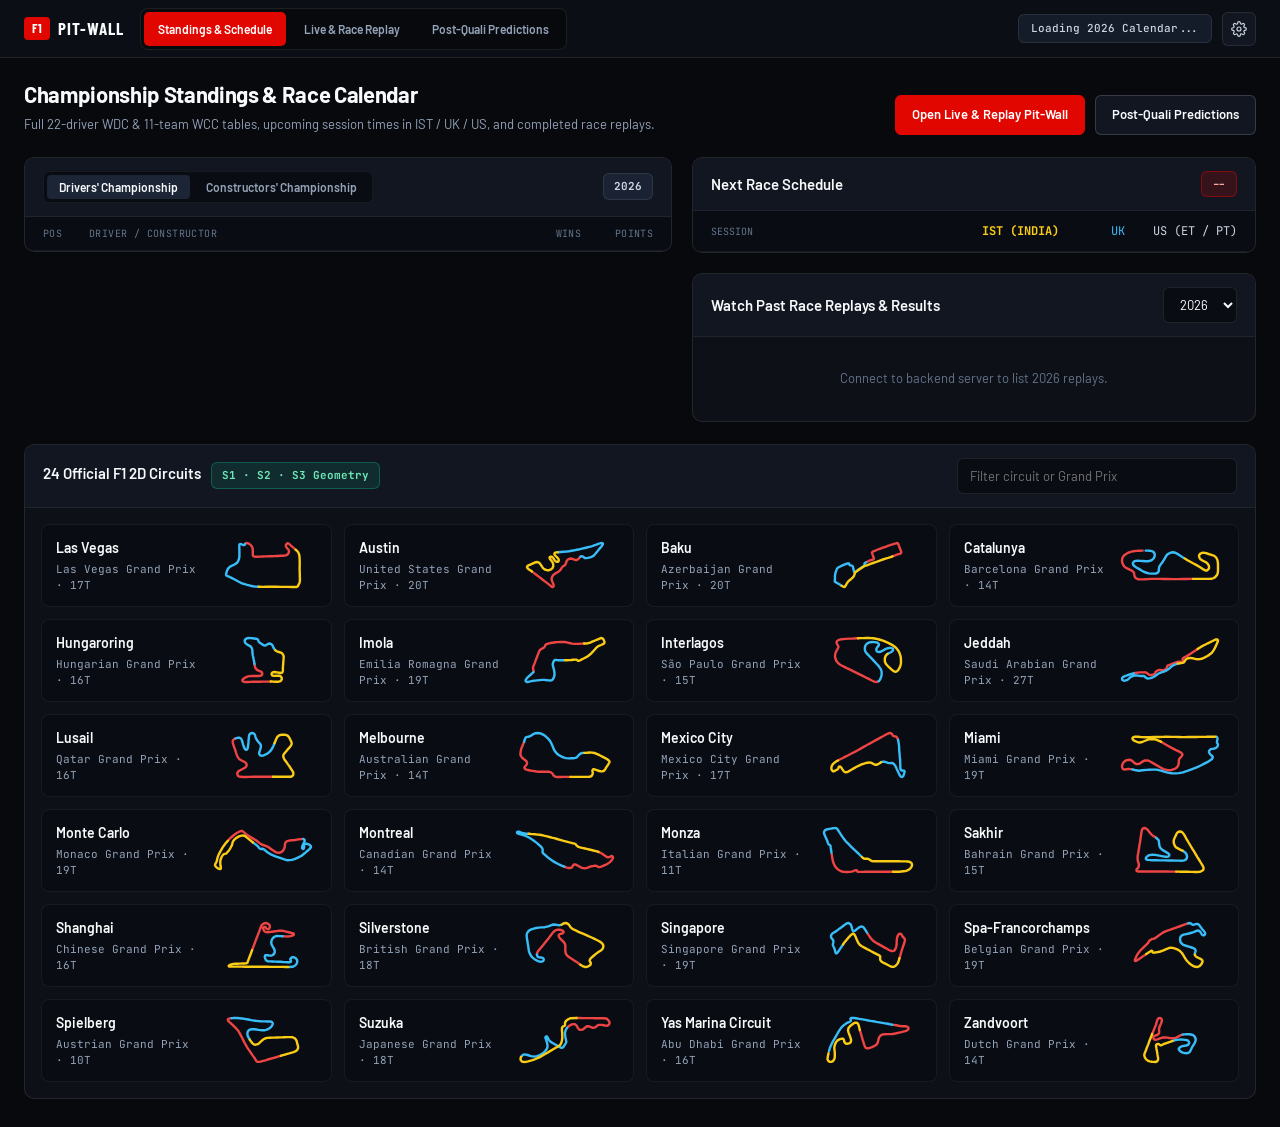
==== commit ca2c1514: "Split Pit-Wall UI into 3 dedicated spacious pages (Standings, Live/Replay + Results, Predictions)" ====
--- a/frontend/index.html
+++ b/frontend/index.html
@@ -7,48 +7,40 @@
   <meta name="color-scheme" content="dark" />
   <meta name="mobile-web-app-capable" content="yes" />
   <meta name="apple-mobile-web-app-status-bar-style" content="black-translucent" />
-  <title>F1 Pit-Wall — Live Telemetry &amp; Strategy</title>
+  <title>F1 Pit-Wall — Standings &amp; Race Calendar</title>
   <link rel="manifest" href="pwa-manifest.json" />
   <link rel="icon" type="image/png" href="icons/icon-192.png" />
-  <link rel="stylesheet" href="styles.css?v=3" />
+  <link rel="stylesheet" href="styles.css?v=4" />
 </head>
-<body>
-  <div id="app" class="app-shell">
-    <!-- Persistent Top Command Bar -->
+<body data-page="standings">
+  <div class="app-shell">
     <header class="top-bar" role="banner">
       <div class="top-bar-left">
-        <div class="brand" aria-label="F1 Pit-Wall">
+        <a href="index.html" class="brand" aria-label="F1 Pit-Wall Home">
           <span class="brand-mark">F1</span>
           <span class="brand-name">PIT-WALL</span>
-        </div>
-
-        <nav class="screen-tabs" role="tablist" aria-label="Primary views">
-          <button type="button" class="tab-btn" role="tab" id="tab-standings" data-screen="standings" aria-selected="true" aria-controls="screen-standings">
-            <span class="tab-label-full">Before-Race Standings</span>
+        </a>
+        <nav class="screen-tabs" aria-label="Primary pages">
+          <a href="index.html" class="tab-btn is-active" aria-current="page">
+            <span class="tab-label-full">Standings &amp; Schedule</span>
             <span class="tab-label-short">Standings</span>
-          </button>
-          <button type="button" class="tab-btn" role="tab" id="tab-live" data-screen="live" aria-selected="false" aria-controls="screen-live">
-            <span class="tab-label-full">Live Race Pit-Wall</span>
-            <span class="tab-label-short">Live Race</span>
-          </button>
-          <button type="button" class="tab-btn" role="tab" id="tab-predictions" data-screen="predictions" aria-selected="false" aria-controls="screen-predictions">
+          </a>
+          <a href="live.html" class="tab-btn">
+            <span class="tab-label-full">Live &amp; Race Replay</span>
+            <span class="tab-label-short">Live / Replay</span>
+          </a>
+          <a href="predictions.html" class="tab-btn">
             <span class="tab-label-full">Post-Quali Predictions</span>
             <span class="tab-label-short">Predictions</span>
-          </button>
+          </a>
         </nav>
       </div>
 
       <div class="top-bar-right">
-        <div id="flag-pill" class="status-pill flag-green hidden" aria-live="polite">
-          <span class="status-dot" aria-hidden="true"></span>
-          <span id="flag-pill-text">GREEN FLAG</span>
+        <div id="session-pill" class="session-pill">
+          <span id="session-pill-text">Loading 2026 Calendar...</span>
         </div>
-
-        <div id="session-pill" class="session-pill" title="Current race context">
-          <span id="session-pill-text">Loading schedule...</span>
-        </div>
-
-        <button type="button" id="btn-settings" class="icon-btn" aria-label="Connection and sync settings" aria-expanded="false" aria-controls="settings-popover" title="Settings &amp; Broadcast Sync">
+        <button type="button" id="btn-settings" class="icon-btn" aria-label="Server settings" aria-expanded="false" aria-controls="settings-popover" title="Connection Settings">
           <svg width="16" height="16" viewBox="0 0 24 24" fill="none" stroke="currentColor" stroke-width="1.75" stroke-linecap="round" stroke-linejoin="round" aria-hidden="true">
             <circle cx="12" cy="12" r="3"></circle>
             <path d="M19.4 15a1.65 1.65 0 0 0 .33 1.82l.06.06a2 2 0 0 1-2.83 2.83l-.06-.06a1.65 1.65 0 0 0-1.82-.33 1.65 1.65 0 0 0-1 1.51V21a2 2 0 0 1-4 0v-.09A1.65 1.65 0 0 0 9 19.4a1.65 1.65 0 0 0-1.82.33l-.06.06a2 2 0 0 1-2.83-2.83l.06-.06a1.65 1.65 0 0 0 .33-1.82 1.65 1.65 0 0 0-1.51-1H3a2 2 0 0 1 0-4h.09A1.65 1.65 0 0 0 4.6 9a1.65 1.65 0 0 0-.33-1.82l-.06-.06a2 2 0 0 1 2.83-2.83l.06.06a1.65 1.65 0 0 0 1.82.33H9a1.65 1.65 0 0 0 1-1.51V3a2 2 0 0 1 4 0v.09a1.65 1.65 0 0 0 1 1.51 1.65 1.65 0 0 0 1.82-.33l.06-.06a2 2 0 0 1 2.83 2.83l-.06.06a1.65 1.65 0 0 0-.33 1.82V9a1.65 1.65 0 0 0 1.51 1H21a2 2 0 0 1 0 4h-.09a1.65 1.65 0 0 0-1.51 1z"></path>
@@ -57,367 +49,118 @@
       </div>
     </header>
 
-    <!-- Origin-aware Settings & Broadcast Sync Popover -->
+    <!-- Settings Popover -->
     <div id="settings-popover" class="settings-popover hidden" role="dialog" aria-label="Pit-Wall Settings">
       <div class="popover-head">
-        <span class="popover-title">Feed &amp; Broadcast Sync</span>
-        <button type="button" id="btn-close-settings" class="close-sm-btn" aria-label="Close settings">Close</button>
+        <span class="popover-title">Server Connection</span>
+        <button type="button" id="btn-close-settings" class="close-sm-btn">Close</button>
       </div>
       <div class="popover-body">
-        <div class="field-group">
-          <label class="field-label" for="mode-select">Stream Mode</label>
-          <div class="segmented-sm" id="mode-select">
-            <button type="button" class="seg-opt" data-mode="replay">Replay (OpenF1)</button>
-            <button type="button" class="seg-opt" data-mode="free_live">Live (SignalR)</button>
-          </div>
-        </div>
-
-        <div class="field-group">
-          <label class="field-label" for="session-select">Load Race Session</label>
-          <div class="inline-field">
-            <select id="session-select" class="ctrl-input" aria-label="Select race session"></select>
-            <button type="button" id="btn-load-session" class="btn-primary-sm">Load</button>
-          </div>
-        </div>
-
-        <div class="field-group">
-          <div class="field-label-row">
-            <label class="field-label" for="sync-delay-slider">TV Broadcast Sync Delay</label>
-            <span id="sync-delay-value" class="mono-val">0s</span>
-          </div>
-          <input type="range" id="sync-delay-slider" min="0" max="60" step="1" value="0" class="range-input" />
-          <p class="field-hint">Buffer telemetry up to 60s to match your TV or F1 TV stream delay.</p>
-        </div>
-
         <div class="field-group">
           <label class="field-label" for="api-host-input">Backend Server URL (LAN / Localhost)</label>
           <div class="inline-field">
             <input type="url" id="api-host-input" class="ctrl-input" placeholder="http://localhost:8000" autocapitalize="none" autocorrect="off" />
-            <button type="button" id="btn-save-host" class="btn-ghost-sm">Save</button>
+            <button type="button" id="btn-save-host" class="btn-primary-sm">Save</button>
           </div>
-        </div>
-
-        <div class="popover-footer-status">
-          <span id="ws-conn-status" class="mono-muted">Connecting...</span>
         </div>
       </div>
     </div>
 
-    <!-- Main Screen Container -->
-    <main class="main-content">
+    <main class="main-content page-standings">
+      <!-- Page Header & Quick Destination Actions -->
+      <div class="page-head">
+        <div>
+          <h1 class="page-title">Championship Standings &amp; Race Calendar</h1>
+          <p class="page-subtitle">Full 22-driver WDC &amp; 11-team WCC tables, upcoming session times in IST / UK / US, and completed race replays.</p>
+        </div>
+        <div class="page-actions">
+          <a href="live.html" class="btn-primary">Open Live &amp; Replay Pit-Wall</a>
+          <a href="predictions.html" class="btn-secondary">Post-Quali Predictions</a>
+        </div>
+      </div>
 
-      <!-- ================================================================= -->
-      <!-- SCREEN 1: BEFORE-RACE STANDINGS, SCHEDULE & 24 CIRCUITS           -->
-      <!-- ================================================================= -->
-      <section id="screen-standings" class="screen active" role="tabpanel" aria-labelledby="tab-standings">
-        <!-- Quick Launch Mode Strip -->
-        <div class="hub-strip">
-          <button type="button" class="hub-card is-active" data-goto="standings">
-            <div class="hub-card-top">
-              <span class="hub-card-title">Before-Race Standings &amp; Schedule</span>
-              <span class="hub-card-tag active-tag">Active</span>
+      <!-- Primary 2-Column Layout: Championship Standings (Left) + Next Race Schedule & Quick Replay Launcher (Right) -->
+      <div class="two-col-wide">
+        <!-- Left: Tabbed WDC / WCC Championship Table with generous spacing -->
+        <section class="panel">
+          <header class="panel-header">
+            <div class="panel-header-tabs" role="tablist" aria-label="Championship tables">
+              <button type="button" class="sub-tab active" data-standings-tab="wdc" role="tab" aria-selected="true">Drivers' Championship</button>
+              <button type="button" class="sub-tab" data-standings-tab="wcc" role="tab" aria-selected="false">Constructors' Championship</button>
             </div>
-            <p class="hub-card-desc">Full 22-driver WDC &amp; WCC tables, multi-timezone race clock (IST / UK / US), and 24 official 2D circuits.</p>
-          </button>
-          <button type="button" class="hub-card" data-goto="live">
-            <div class="hub-card-top">
-              <span class="hub-card-title">Live Race &amp; 4Hz Replay Pit-Wall</span>
-              <span class="hub-card-tag">Open Pit-Wall</span>
-            </div>
-            <p class="hub-card-desc">22-car timing &amp; tyre stint timeline, real 2D track with S1/S2/S3 &amp; fastest lap, smooth telemetry, and Team Radio.</p>
-          </button>
-          <button type="button" class="hub-card" data-goto="predictions">
-            <div class="hub-card-top">
-              <span class="hub-card-title">Post-Quali Top-3 Forecast</span>
-              <span class="hub-card-tag">Open Predictions</span>
-            </div>
-            <p class="hub-card-desc">Dedicated Saturday post-qualifying Top-3 podium &amp; win probability breakdown across the entire grid.</p>
-          </button>
-        </div>
+            <span id="wdc-meta" class="meta-chip">2026</span>
+          </header>
 
-        <div class="standings-grid">
-          <!-- Column 1: WDC Standings -->
-          <section class="panel standings-wdc-panel">
-            <header class="panel-header">
-              <h2 class="panel-title">Drivers' World Championship</h2>
-              <span id="wdc-meta" class="meta-chip">2026</span>
-            </header>
+          <div id="panel-wdc">
             <div class="table-col-head wdc-col-head">
               <span>POS</span>
               <span>DRIVER / CONSTRUCTOR</span>
               <span class="align-right">WINS</span>
-              <span class="align-right">PTS</span>
+              <span class="align-right">POINTS</span>
             </div>
-            <div id="wdc-list" class="scroll-list wdc-list"></div>
+            <div id="wdc-list" class="scroll-list standings-tall-list"></div>
+          </div>
+
+          <div id="panel-wcc" class="hidden">
+            <div class="table-col-head wcc-col-head">
+              <span>POS</span>
+              <span>CONSTRUCTOR</span>
+              <span class="align-right">WINS</span>
+              <span class="align-right">POINTS</span>
+            </div>
+            <div id="wcc-list" class="scroll-list standings-tall-list"></div>
+          </div>
+        </section>
+
+        <!-- Right: Next Race Multi-Timezone Clock + Completed Season Races (Launch directly into live.html!) -->
+        <div class="stack-col">
+          <section class="panel">
+            <header class="panel-header">
+              <h2 id="next-race-title" class="panel-title">Next Race Schedule</h2>
+              <span id="next-race-countdown" class="countdown-chip">--</span>
+            </header>
+            <div class="tz-col-head">
+              <span>SESSION</span>
+              <span class="align-right tz-ist">IST (INDIA)</span>
+              <span class="align-right tz-uk">UK</span>
+              <span class="align-right tz-us">US (ET / PT)</span>
+            </div>
+            <div id="next-race-sessions" class="schedule-list"></div>
           </section>
 
-          <!-- Column 2: WCC + Multi-Timezone Next Race Clock -->
-          <div class="standings-mid-col">
-            <section class="panel wcc-panel">
-              <header class="panel-header">
-                <h2 class="panel-title">Constructors' Championship</h2>
-                <span id="wcc-meta" class="meta-muted">All Teams</span>
-              </header>
-              <div id="wcc-list" class="scroll-list wcc-list"></div>
-            </section>
-
-            <section class="panel schedule-panel">
-              <header class="panel-header">
-                <h2 id="next-race-title" class="panel-title">Next Race Schedule</h2>
-                <span id="next-race-countdown" class="countdown-chip">--</span>
-              </header>
-              <div class="tz-col-head">
-                <span>SESSION</span>
-                <span class="align-right tz-ist">IST</span>
-                <span class="align-right tz-uk">UK</span>
-                <span class="align-right tz-us">US (ET / PT)</span>
-              </div>
-              <div id="next-race-sessions" class="schedule-list"></div>
-            </section>
-          </div>
-
-          <!-- Column 3: 24 Official F1 2D Circuits Catalog -->
-          <section class="panel circuits-panel">
+          <section class="panel">
             <header class="panel-header">
-              <h2 class="panel-title">24 Official F1 2D Circuits</h2>
-              <span class="meta-chip accent-green">S1 · S2 · S3</span>
+              <h2 class="panel-title">Watch Past Race Replays &amp; Results</h2>
+              <select id="season-replay-year" class="ctrl-input-sm" aria-label="Replay season year">
+                <option value="2026">2026</option>
+                <option value="2025">2025</option>
+                <option value="2024">2024</option>
+                <option value="2023">2023</option>
+              </select>
             </header>
-            <div class="circuits-search-wrap">
-              <input type="search" id="circuit-search" class="ctrl-input" placeholder="Filter circuit or Grand Prix" aria-label="Filter circuits" />
-            </div>
-            <div id="circuits-catalog" class="scroll-list circuits-list"></div>
+            <div id="past-races-list" class="scroll-list past-races-list"></div>
           </section>
         </div>
-      </section>
+      </div>
 
-      <!-- ================================================================= -->
-      <!-- SCREEN 2: LIVE RACE & REPLAY PIT-WALL                             -->
-      <!-- ================================================================= -->
-      <section id="screen-live" class="screen" role="tabpanel" aria-labelledby="tab-live" hidden>
-        <div class="live-grid">
-          <!-- Left Column: Full 22-Driver Timing Tower + Horizontal F1 Tyre Stint Timeline -->
-          <section class="panel timing-panel">
-            <header class="panel-header">
-              <h2 class="panel-title">Live Timing &amp; Tyre Stints</h2>
-              <span id="weather-readout" class="meta-muted mono-val">AIR --°C · TRK --°C</span>
-            </header>
-            <div class="timing-col-head">
-              <span class="col-pos">P</span>
-              <span class="col-drv">DRIVER</span>
-              <span class="col-gap">GAP</span>
-              <span class="col-sec">S1·S2·S3</span>
-              <div id="stint-ruler" class="stint-ruler" aria-label="Lap timeline scale"></div>
-            </div>
-            <div id="timing-list" class="scroll-list timing-list" role="list"></div>
-          </section>
-
-          <!-- Center Column: Real 2D Circuit Map + Smooth MoTeC Telemetry Compare -->
-          <div class="live-center-col">
-            <!-- Real 2D Circuit Map Panel -->
-            <section class="panel circuit-stage-panel">
-              <header class="panel-header circuit-stage-head">
-                <div class="circuit-head-left">
-                  <h2 id="live-circuit-name" class="panel-title">Las Vegas Strip Circuit</h2>
-                  <span id="live-circuit-meta" class="meta-muted mono-val">17T</span>
-                </div>
-                <div id="fastest-lap-banner" class="fastest-lap-pill" aria-live="polite">
-                  <span class="fl-tag">FASTEST LAP</span>
-                  <span id="fastest-lap-val" class="mono-val">--:--.---</span>
-                </div>
-              </header>
-
-              <div class="canvas-stage" id="track-stage">
-                <canvas id="track-canvas" aria-label="2D Formula 1 circuit map with live car positions and sector splits"></canvas>
-                <div id="gps-lock-overlay" class="lock-banner hidden" role="status">
-                  <svg width="14" height="14" viewBox="0 0 24 24" fill="none" stroke="currentColor" stroke-width="2" aria-hidden="true">
-                    <rect x="3" y="11" width="18" height="11" rx="2" ry="2"></rect>
-                    <path d="M7 11V7a5 5 0 0 1 10 0v4"></path>
-                  </svg>
-                  <span>Live GPS Locked — Available Post-Race</span>
-                </div>
-              </div>
-
-              <!-- Fastest Sector 1, Sector 2, Sector 3 Cards -->
-              <div class="sector-records-row">
-                <div class="sector-rec s1">
-                  <div class="sector-rec-meta">
-                    <span class="sec-k s1-text">S1 FASTEST</span>
-                    <span id="s1-best-who" class="sec-who">--</span>
-                  </div>
-                  <span id="s1-best-time" class="sec-time mono-val">--.---s</span>
-                </div>
-                <div class="sector-rec s2">
-                  <div class="sector-rec-meta">
-                    <span class="sec-k s2-text">S2 FASTEST</span>
-                    <span id="s2-best-who" class="sec-who">--</span>
-                  </div>
-                  <span id="s2-best-time" class="sec-time mono-val">--.---s</span>
-                </div>
-                <div class="sector-rec s3">
-                  <div class="sector-rec-meta">
-                    <span class="sec-k s3-text">S3 FASTEST</span>
-                    <span id="s3-best-who" class="sec-who">--</span>
-                  </div>
-                  <span id="s3-best-time" class="sec-time mono-val">--.---s</span>
-                </div>
-              </div>
-            </section>
-
-            <!-- Smooth Labeled MoTeC Telemetry Compare Panel -->
-            <section class="panel telemetry-panel">
-              <header class="panel-header telemetry-head">
-                <h2 class="panel-title">Car Telemetry · 4Hz Spline</h2>
-                <div class="telem-badges">
-                  <span id="telem-drv-a" class="drv-chip chip-a">VER -- KPH</span>
-                  <span id="telem-drv-b" class="drv-chip chip-b">NOR -- KPH</span>
-                  <span id="telem-drs-badge" class="meta-chip">DRS N/A</span>
-                </div>
-              </header>
-
-              <div class="telemetry-canvas-wrap">
-                <canvas id="telemetry-canvas" aria-label="Smooth telemetry comparison graphs for Speed, Throttle, and Brake"></canvas>
-                <div id="telem-lock-overlay" class="lock-banner hidden" role="status">
-                  <svg width="14" height="14" viewBox="0 0 24 24" fill="none" stroke="currentColor" stroke-width="2" aria-hidden="true">
-                    <rect x="3" y="11" width="18" height="11" rx="2" ry="2"></rect>
-                    <path d="M7 11V7a5 5 0 0 1 10 0v4"></path>
-                  </svg>
-                  <span>Live Telemetry Locked — Available Post-Race</span>
-                </div>
-              </div>
-
-              <!-- Replay Transport Controls -->
-              <div id="replay-controls" class="transport-bar">
-                <button type="button" id="btn-play-pause" class="transport-play-btn">Play</button>
-                <div class="speed-group" role="group" aria-label="Replay speed">
-                  <button type="button" class="spd-btn" data-speed="1">1x</button>
-                  <button type="button" class="spd-btn" data-speed="2">2x</button>
-                  <button type="button" class="spd-btn active" data-speed="4">4x</button>
-                  <button type="button" class="spd-btn" data-speed="10">10x</button>
-                </div>
-                <div class="seek-group">
-                  <label for="seek-lap-input" class="seek-lbl">LAP</label>
-                  <input type="range" id="seek-lap-input" min="1" max="50" value="1" class="range-input seek-slider" aria-label="Seek to lap" />
-                  <span id="seek-lap-readout" class="mono-val seek-val">1/50</span>
-                </div>
-              </div>
-            </section>
+      <!-- Full-Width Spacious 24 Official F1 2D Circuits Grid -->
+      <section class="panel">
+        <header class="panel-header">
+          <div class="circuit-head-left">
+            <h2 class="panel-title">24 Official F1 2D Circuits</h2>
+            <span class="meta-chip accent-green">S1 · S2 · S3 Geometry</span>
           </div>
-
-          <!-- Right Column: FIA Race Control & Live Team Radio (with Whisper Transcripts) -->
-          <aside class="panel comms-panel" aria-label="FIA Race Control and Team Radio">
-            <header class="panel-header">
-              <h2 class="panel-title">FIA Control &amp; Team Radio</h2>
-              <button type="button" id="btn-open-comms-full" class="icon-btn-sm" title="Full Race Control &amp; Radio view" aria-label="Open full Race Control and Team Radio panel">
-                <svg width="14" height="14" viewBox="0 0 24 24" fill="none" stroke="currentColor" stroke-width="1.8" stroke-linecap="round" stroke-linejoin="round" aria-hidden="true">
-                  <polyline points="15 3 21 3 21 9"></polyline>
-                  <polyline points="9 21 3 21 3 15"></polyline>
-                  <line x1="21" y1="3" x2="14" y2="10"></line>
-                  <line x1="3" y1="21" x2="10" y2="14"></line>
-                </svg>
-              </button>
-            </header>
-
-            <div class="comms-filter-row" role="tablist" aria-label="Filter communications">
-              <button type="button" class="filter-pill active" data-comms-filter="all">All <span id="comms-count-all">0</span></button>
-              <button type="button" class="filter-pill" data-comms-filter="fia">FIA Flags</button>
-              <button type="button" class="filter-pill" data-comms-filter="radio">Team Radio</button>
-            </div>
-
-            <div id="comms-feed" class="scroll-list comms-list"></div>
-          </aside>
-        </div>
-      </section>
-
-      <!-- ================================================================= -->
-      <!-- SCREEN 3: SEPARATE POST-QUALIFYING PREDICTIONS PAGE               -->
-      <!-- ================================================================= -->
-      <section id="screen-predictions" class="screen" role="tabpanel" aria-labelledby="tab-predictions" hidden>
-        <div class="pred-toolbar">
-          <div class="pred-selectors">
-            <select id="pred-season-select" class="ctrl-input" aria-label="Prediction season">
-              <option value="2026">Season 2026</option>
-              <option value="2025">Season 2025</option>
-              <option value="2024">Season 2024</option>
-            </select>
-            <select id="pred-round-select" class="ctrl-input" aria-label="Prediction round"></select>
+          <div class="header-search-wrap">
+            <input type="search" id="circuit-search" class="ctrl-input" placeholder="Filter circuit or Grand Prix" aria-label="Filter circuits" />
           </div>
-          <button type="button" id="btn-run-post-quali" class="btn-primary">Run Post-Quali Forecast</button>
-        </div>
-
-        <!-- Projected Top-3 Hero Row -->
-        <div id="pred-podium-cards" class="podium-hero-grid"></div>
-
-        <!-- Main Split: Full 22-Driver Probability Table + Dynamic Circuit Panel -->
-        <div class="pred-main-grid">
-          <section class="panel pred-table-panel">
-            <header class="panel-header">
-              <h2 class="panel-title">After-Qualifying Full Grid Podium &amp; Win Probabilities</h2>
-              <span id="pred-gp-meta" class="meta-muted mono-val"></span>
-            </header>
-            <div class="table-col-head pred-col-head">
-              <span>RANK</span>
-              <span>GRID</span>
-              <span>DRIVER / CONSTRUCTOR</span>
-              <span>TOP-3 PODIUM PROBABILITY</span>
-              <span class="align-right">PODIUM %</span>
-              <span class="align-right">WIN %</span>
-            </div>
-            <div id="pred-table-list" class="scroll-list pred-list"></div>
-          </section>
-
-          <section class="panel pred-circuit-panel">
-            <header class="panel-header">
-              <h2 id="pred-circuit-heading" class="panel-title">Las Vegas Circuit</h2>
-            </header>
-            <div class="pred-circuit-canvas-wrap">
-              <canvas id="pred-circuit-canvas" aria-label="Selected circuit 2D outline with sector splits"></canvas>
-              <p id="pred-circuit-caption" class="pred-circuit-caption mono-muted"></p>
-            </div>
-            <div class="feature-weights-block">
-              <h3 class="sub-heading">Walk-Forward Validation &amp; Feature Weights (2018–2026)</h3>
-              <div id="feature-weights-list" class="weights-list"></div>
-            </div>
-          </section>
-        </div>
+        </header>
+        <div id="circuits-catalog" class="circuits-grid"></div>
       </section>
     </main>
-
-    <!-- Full Race Control & Team Radio Slide-Over Panel -->
-    <div id="comms-backdrop" class="drawer-backdrop hidden" aria-hidden="true"></div>
-    <aside id="comms-drawer" class="comms-drawer hidden" role="dialog" aria-modal="true" aria-label="Race Control and Team Radio">
-      <header class="drawer-head">
-        <h2 class="drawer-title">Race Control &amp; Team Radio</h2>
-        <button type="button" id="btn-close-comms-drawer" class="close-sm-btn">ESC to close</button>
-      </header>
-      <div class="drawer-toolbar">
-        <div class="comms-filter-row" role="tablist">
-          <button type="button" class="filter-pill active" data-drawer-filter="all">All Events</button>
-          <button type="button" class="filter-pill" data-drawer-filter="fia">FIA Stewards</button>
-          <button type="button" class="filter-pill" data-drawer-filter="radio">Team Radio</button>
-        </div>
-        <label class="autoplay-toggle">
-          <input type="checkbox" id="radio-autoplay-check" />
-          <span>Auto-Play Radio</span>
-        </label>
-      </div>
-      <div id="comms-drawer-list" class="scroll-list comms-drawer-list"></div>
-    </aside>
-
-    <!-- Shared Hidden Audio Element for Real Team Radio MP3 Playback -->
-    <audio id="radio-audio-player" preload="none"></audio>
-
-    <!-- Dev-Only Break-UI Stress Test Bar (visible ONLY when ?data=worst or ?debug=1) -->
-    <div id="debug-fixture-bar" class="debug-bar hidden" role="region" aria-label="Developer stress test switcher">
-      <button type="button" data-fixture="live">Live / Demo</button>
-      <button type="button" data-fixture="worst">Worst Case</button>
-      <button type="button" data-fixture="empty">Empty</button>
-      <button type="button" data-fixture="free_live">Free Live Lock</button>
-    </div>
   </div>
 
-  <script src="circuits_data.js?v=2"></script>
-  <script src="track_canvas.js?v=2"></script>
-  <script src="telemetry_chart.js?v=2"></script>
-  <script src="app.js?v=3"></script>
+  <script src="circuits_data.js?v=4"></script>
+  <script src="track_canvas.js?v=4"></script>
+  <script src="app.js?v=4"></script>
 </body>
 </html>
--- a/frontend/styles.css
+++ b/frontend/styles.css
@@ -1,8 +1,6 @@
 /* ==========================================================================
-   F1 Pit-Wall — Design System & Responsive Styles
+   F1 Pit-Wall — Spacious 3-Page Design System & Responsive Styles
    Self-hosted fonts only (100% Chrome Extension Manifest V3 CSP compliant).
-   Crafted with unslop, impeccable, design-engineering, mobile-native &
-   animation-performance principles.
    ========================================================================== */
 
 @font-face {
@@ -70,26 +68,21 @@
 }
 
 :root {
-  /* Carbon graphite neutral ramp */
   --bg-canvas: #07090D;
   --bg-bar: #0B0E14;
   --bg-panel: #0D1017;
   --bg-elevated: #111621;
-  --bg-row-active: #131A29;
   --bg-control: #090C12;
 
-  /* Quiet hairline borders */
   --border-subtle: rgba(255, 255, 255, 0.06);
   --border-std: rgba(255, 255, 255, 0.09);
   --border-strong: rgba(255, 255, 255, 0.16);
 
-  /* Text hierarchy */
   --ink-primary: #F8FAFC;
   --ink-secondary: #CBD5E1;
   --ink-muted: #94A3B8;
   --ink-dim: #64748B;
 
-  /* Single primary brand accent + authentic FIA/sector semantic colors */
   --accent-f1: #E10600;
   --accent-f1-dim: rgba(225, 6, 0, 0.18);
   --fia-purple: #A855F7;
@@ -98,24 +91,19 @@
   --fia-red: #EF4444;
   --fia-cyan: #38BDF8;
 
-  /* Typography */
   --font-sans: "Barlow", system-ui, -apple-system, sans-serif;
   --font-display: "Barlow Condensed", "Barlow", sans-serif;
   --font-mono: "JetBrains Mono", ui-monospace, SFMono-Regular, monospace;
 
-  /* Radii (concentric scale) */
-  --r-sm: 4px;
-  --r-md: 6px;
-  --r-lg: 8px;
-
-  /* Emil Kowalski custom easing curves */
+  --r-sm: 6px;
+  --r-md: 8px;
+  --r-lg: 10px;
+
   --ease-out: cubic-bezier(0.23, 1, 0.32, 1);
   --ease-drawer: cubic-bezier(0.32, 0.72, 0, 1);
 }
 
-*, *::before, *::after {
-  box-sizing: border-box;
-}
+*, *::before, *::after { box-sizing: border-box; }
 
 html {
   -webkit-tap-highlight-color: transparent;
@@ -126,7 +114,7 @@
   color: var(--ink-primary);
   font-family: var(--font-sans);
   font-size: 14px;
-  line-height: 1.45;
+  line-height: 1.5;
   color-scheme: dark;
 }
 
@@ -138,25 +126,15 @@
   overflow-x: hidden;
 }
 
-::selection {
-  background: rgba(225, 6, 0, 0.35);
-  color: #FFFFFF;
-}
-
-/* Custom subtle scrollbars */
-::-webkit-scrollbar {
-  width: 6px;
-  height: 6px;
-}
-::-webkit-scrollbar-track {
-  background: transparent;
-}
-::-webkit-scrollbar-thumb {
-  background: rgba(148, 163, 184, 0.22);
-  border-radius: 3px;
-}
-
-button, [role="button"], .tab-btn, .filter-pill, .spd-btn {
+::selection { background: rgba(225, 6, 0, 0.35); color: #FFFFFF; }
+
+::-webkit-scrollbar { width: 6px; height: 6px; }
+::-webkit-scrollbar-track { background: transparent; }
+::-webkit-scrollbar-thumb { background: rgba(148, 163, 184, 0.22); border-radius: 3px; }
+
+a { color: inherit; text-decoration: none; }
+
+button, a.tab-btn, a.btn-primary, a.btn-secondary, a.race-launch-row, a.circuit-item, [role="button"] {
   font-family: inherit;
   cursor: pointer;
   touch-action: manipulation;
@@ -165,12 +143,10 @@
   -webkit-touch-callout: none;
   transition: transform 140ms var(--ease-out), background-color 140ms ease, border-color 140ms ease, color 140ms ease;
 }
-
-button:active, [role="button"]:active {
+button:active, a.tab-btn:active, a.btn-primary:active, a.btn-secondary:active {
   transform: scale(0.97);
 }
-
-button:focus-visible, input:focus-visible, select:focus-visible {
+button:focus-visible, a:focus-visible, input:focus-visible, select:focus-visible {
   outline: 2px solid var(--fia-cyan);
   outline-offset: 2px;
 }
@@ -179,18 +155,12 @@
   font-family: var(--font-mono);
   font-variant-numeric: tabular-nums;
 }
-.mono-muted {
-  color: var(--ink-muted);
-}
-.align-right {
-  text-align: right;
-}
-.hidden {
-  display: none !important;
-}
+.mono-muted { color: var(--ink-muted); }
+.align-right { text-align: right; }
+.hidden { display: none !important; }
 
 /* ==========================================================================
-   App Shell & Persistent Top Command Bar (Mobile-First)
+   App Shell & Persistent Top Navigation
    ========================================================================== */
 .app-shell {
   display: flex;
@@ -207,8 +177,8 @@
   flex-wrap: wrap;
   align-items: center;
   justify-content: space-between;
-  gap: 8px 12px;
-  padding: calc(8px + env(safe-area-inset-top, 0px)) 12px 8px;
+  gap: 10px 16px;
+  padding: calc(10px + env(safe-area-inset-top, 0px)) 16px 10px;
   background: var(--bg-bar);
   border-bottom: 1px solid var(--border-std);
 }
@@ -216,16 +186,16 @@
 .top-bar-left {
   display: flex;
   align-items: center;
-  gap: 10px;
+  gap: 16px;
   flex: 1 1 auto;
   min-width: 0;
   flex-wrap: wrap;
 }
 
 .brand {
-  display: flex;
-  align-items: center;
-  gap: 7px;
+  display: inline-flex;
+  align-items: center;
+  gap: 8px;
   flex-shrink: 0;
 }
 .brand-mark {
@@ -238,13 +208,13 @@
   font-weight: 700;
   font-size: 13px;
   letter-spacing: 0.04em;
-  padding: 2px 7px;
-  border-radius: 3px;
+  padding: 2px 8px;
+  border-radius: 4px;
 }
 .brand-name {
   font-family: var(--font-display);
   font-weight: 700;
-  font-size: 16px;
+  font-size: 17px;
   letter-spacing: 0.06em;
   color: var(--ink-primary);
 }
@@ -252,7 +222,7 @@
 .screen-tabs {
   display: flex;
   align-items: center;
-  gap: 3px;
+  gap: 4px;
   background: var(--bg-canvas);
   border: 1px solid var(--border-std);
   padding: 3px;
@@ -262,20 +232,19 @@
 }
 
 .tab-btn {
+  display: inline-flex;
+  align-items: center;
+  justify-content: center;
   flex: 1 1 0;
-  min-height: 32px;
-  padding: 6px 8px;
-  border: none;
-  border-radius: var(--r-sm);
-  background: transparent;
+  min-height: 34px;
+  padding: 6px 12px;
+  border-radius: 5px;
   color: var(--ink-muted);
-  font-size: 11px;
-  font-weight: 600;
-  letter-spacing: 0.03em;
-  text-transform: uppercase;
+  font-size: 12px;
+  font-weight: 600;
   white-space: nowrap;
 }
-.tab-btn[aria-selected="true"] {
+.tab-btn.is-active {
   background: var(--accent-f1);
   color: #FFFFFF;
 }
@@ -284,31 +253,28 @@
 
 .top-bar-right {
   display: flex;
+  flex-wrap: wrap;
   align-items: center;
   gap: 8px;
-  flex-shrink: 0;
+  max-width: 100%;
+  min-width: 0;
 }
 
 .status-pill {
   display: inline-flex;
   align-items: center;
   gap: 6px;
-  padding: 4px 9px;
-  border-radius: var(--r-sm);
-  font-family: var(--font-mono);
-  font-size: 10px;
-  font-weight: 700;
-  letter-spacing: 0.04em;
+  padding: 5px 10px;
+  border-radius: var(--r-sm);
+  font-family: var(--font-mono);
+  font-size: 11px;
+  font-weight: 700;
+  letter-spacing: 0.03em;
   white-space: nowrap;
   flex-shrink: 0;
   border: 1px solid transparent;
 }
-.status-dot {
-  width: 6px;
-  height: 6px;
-  border-radius: 50%;
-  background: currentColor;
-}
+.status-dot { width: 6px; height: 6px; border-radius: 50%; background: currentColor; }
 .flag-green { background: rgba(16, 185, 129, 0.14); color: #34D399; border-color: rgba(16, 185, 129, 0.35); }
 .flag-yellow { background: rgba(250, 204, 21, 0.16); color: #FDE047; border-color: rgba(250, 204, 21, 0.4); }
 .flag-vsc, .flag-sc { background: rgba(245, 158, 11, 0.18); color: #FBBF24; border-color: rgba(245, 158, 11, 0.45); }
@@ -318,44 +284,60 @@
 .session-pill {
   display: inline-flex;
   align-items: center;
-  padding: 5px 10px;
+  padding: 5px 12px;
   border-radius: var(--r-sm);
   background: #141B29;
   border: 1px solid var(--border-std);
   color: var(--ink-secondary);
   font-family: var(--font-mono);
-  font-size: 10px;
+  font-size: 11px;
   font-weight: 500;
-  max-width: 190px;
+  max-width: 210px;
   overflow: hidden;
   text-overflow: ellipsis;
   white-space: nowrap;
 }
 
-.icon-btn, .icon-btn-sm {
+.count-inline {
   display: inline-flex;
   align-items: center;
   justify-content: center;
+  min-width: 18px;
+  height: 18px;
+  padding: 0 5px;
+  margin-left: 4px;
+  border-radius: 999px;
+  background: rgba(56, 189, 248, 0.18);
+  color: #7DD3FC;
+  font-family: var(--font-mono);
+  font-size: 10px;
+  font-weight: 700;
+}
+
+.icon-btn {
+  display: inline-flex;
+  align-items: center;
+  justify-content: center;
+  width: 34px;
+  height: 34px;
   background: var(--bg-elevated);
   border: 1px solid var(--border-std);
   color: var(--ink-secondary);
   border-radius: var(--r-sm);
   flex-shrink: 0;
 }
-.icon-btn { width: 32px; height: 32px; }
-.icon-btn-sm { width: 28px; height: 28px; }
-
-/* Settings Popover (origin-aware from top-right button) */
+
+/* Settings Popover */
 .settings-popover {
   position: fixed;
-  top: calc(56px + env(safe-area-inset-top, 0px));
-  right: 12px;
-  width: min(340px, calc(100vw - 24px));
+  top: calc(60px + env(safe-area-inset-top, 0px));
+  right: 16px;
+  width: min(350px, calc(100vw - 32px));
   z-index: 70;
   background: var(--bg-elevated);
   border: 1px solid var(--border-strong);
   border-radius: var(--r-lg);
-  box-shadow: 0 16px 40px rgba(0, 0, 0, 0.55);
+  box-shadow: 0 18px 44px rgba(0, 0, 0, 0.58);
   transform-origin: top right;
   animation: popover-in 180ms var(--ease-out);
 }
@@ -367,49 +349,22 @@
   display: flex;
   align-items: center;
   justify-content: space-between;
-  padding: 12px 14px;
-  border-bottom: 1px solid var(--border-subtle);
-}
-.popover-title {
-  font-weight: 600;
-  font-size: 13px;
-}
-.popover-body {
-  padding: 14px;
-  display: flex;
-  flex-direction: column;
-  gap: 14px;
-}
-.field-group {
-  display: flex;
-  flex-direction: column;
-  gap: 6px;
-}
-.field-label-row {
-  display: flex;
-  justify-content: space-between;
-  align-items: center;
-}
-.field-label {
-  font-size: 11px;
-  font-weight: 600;
-  color: var(--ink-muted);
-}
-.field-hint {
-  margin: 0;
-  font-size: 11px;
-  color: var(--ink-dim);
-}
-.inline-field {
-  display: flex;
-  gap: 6px;
-}
-.ctrl-input {
-  flex: 1 1 auto;
-  width: 100%;
-  min-width: 0;
-  height: 34px;
-  padding: 0 10px;
+  padding: 14px 16px;
+  border-bottom: 1px solid var(--border-subtle);
+}
+.popover-title { font-weight: 600; font-size: 14px; }
+.popover-body { padding: 16px; display: flex; flex-direction: column; gap: 16px; }
+.field-group { display: flex; flex-direction: column; gap: 6px; }
+.field-label-row { display: flex; justify-content: space-between; align-items: center; }
+.field-label { font-size: 12px; font-weight: 600; color: var(--ink-muted); }
+.field-hint { margin: 0; font-size: 11px; color: var(--ink-dim); }
+.inline-field { display: flex; gap: 8px; }
+.popover-footer-status { padding-top: 10px; border-top: 1px solid var(--border-subtle); font-size: 11px; }
+
+/* Controls & Buttons */
+.ctrl-input, .ctrl-input-sm {
+  height: 36px;
+  padding: 0 12px;
   border-radius: var(--r-sm);
   background: var(--bg-control);
   border: 1px solid var(--border-std);
@@ -417,34 +372,37 @@
   font-family: var(--font-sans);
   font-size: 13px;
 }
+.ctrl-input { width: 100%; min-width: 0; }
+.ctrl-input-sm { width: auto; flex-shrink: 0; }
+.session-select-wide { width: 240px; min-width: 180px; max-width: 280px; flex: 0 1 240px; }
+
 .segmented-sm {
-  display: flex;
+  display: inline-flex;
   background: var(--bg-control);
   border: 1px solid var(--border-std);
   border-radius: var(--r-sm);
-  padding: 2px;
-  gap: 2px;
+  padding: 3px;
+  gap: 3px;
+  flex-shrink: 0;
 }
 .seg-opt {
-  flex: 1 1 0;
   border: none;
   background: transparent;
   color: var(--ink-muted);
-  font-size: 11px;
-  font-weight: 600;
-  padding: 6px 8px;
-  border-radius: 3px;
-}
-.seg-opt.active {
-  background: #1E293B;
-  color: var(--ink-primary);
-}
-.range-input {
-  width: 100%;
-  accent-color: var(--accent-f1);
-  cursor: pointer;
-}
-.btn-primary, .btn-primary-sm, .btn-ghost-sm, .close-sm-btn {
+  font-size: 12px;
+  font-weight: 600;
+  padding: 6px 12px;
+  border-radius: 4px;
+  white-space: nowrap;
+}
+.seg-opt.active { background: #1E293B; color: var(--ink-primary); }
+
+.range-input { width: 100%; accent-color: var(--accent-f1); cursor: pointer; }
+
+.btn-primary, .btn-secondary, .btn-primary-sm, .btn-ghost-sm, .close-sm-btn {
+  display: inline-flex;
+  align-items: center;
+  justify-content: center;
   border-radius: var(--r-sm);
   font-weight: 600;
   white-space: nowrap;
@@ -454,48 +412,72 @@
   background: var(--accent-f1);
   color: #FFFFFF;
   border: 1px solid var(--accent-f1);
-  padding: 8px 14px;
-  font-size: 12px;
+  padding: 9px 16px;
+  font-size: 13px;
+}
+.btn-secondary {
+  background: var(--bg-elevated);
+  color: var(--ink-primary);
+  border: 1px solid var(--border-strong);
+  padding: 9px 16px;
+  font-size: 13px;
 }
 .btn-primary-sm {
   background: var(--accent-f1);
   color: #FFFFFF;
   border: none;
-  padding: 0 12px;
+  padding: 0 14px;
   font-size: 12px;
-  height: 34px;
+  height: 36px;
 }
 .btn-ghost-sm, .close-sm-btn {
   background: #171F2E;
   color: var(--ink-secondary);
   border: 1px solid var(--border-std);
-  padding: 5px 10px;
-  font-size: 11px;
-}
-.popover-footer-status {
-  padding-top: 8px;
-  border-top: 1px solid var(--border-subtle);
-  font-size: 11px;
+  padding: 6px 12px;
+  font-size: 12px;
+  height: 34px;
 }
 
 /* ==========================================================================
-   Main Content & Shared Panel System
+   Main Page Container & Generous Spacing
    ========================================================================== */
 .main-content {
   flex: 1 1 auto;
-  padding: 12px;
-  max-width: 1680px;
+  display: flex;
+  flex-direction: column;
+  gap: 20px;
+  padding: 16px;
+  max-width: 1560px;
   width: 100%;
   margin: 0 auto;
 }
 
-.screen {
-  display: none;
-  flex-direction: column;
-  gap: 12px;
-}
-.screen.active {
-  display: flex;
+.page-head {
+  display: flex;
+  flex-wrap: wrap;
+  align-items: flex-end;
+  justify-content: space-between;
+  gap: 14px 20px;
+}
+.page-title {
+  margin: 0;
+  font-size: 22px;
+  font-weight: 700;
+  letter-spacing: -0.015em;
+  color: var(--ink-primary);
+  text-wrap: balance;
+}
+.page-subtitle {
+  margin: 4px 0 0;
+  font-size: 13px;
+  color: var(--ink-muted);
+}
+.page-actions, .pred-toolbar-inline {
+  display: flex;
+  flex-wrap: wrap;
+  align-items: center;
+  gap: 10px;
 }
 
 .panel {
@@ -510,10 +492,11 @@
 
 .panel-header {
   display: flex;
+  flex-wrap: wrap;
   align-items: center;
   justify-content: space-between;
-  gap: 8px;
-  padding: 10px 14px;
+  gap: 10px;
+  padding: 13px 18px;
   background: var(--bg-elevated);
   border-bottom: 1px solid var(--border-subtle);
   min-width: 0;
@@ -521,19 +504,40 @@
 
 .panel-title {
   margin: 0;
-  font-size: 14px;
+  font-size: 15px;
   font-weight: 600;
   color: var(--ink-primary);
+}
+
+.panel-header-tabs {
+  display: inline-flex;
+  align-items: center;
+  gap: 4px;
+  background: var(--bg-control);
+  border: 1px solid var(--border-subtle);
+  padding: 3px;
+  border-radius: var(--r-sm);
+}
+.sub-tab {
+  border: none;
+  background: transparent;
+  color: var(--ink-muted);
+  font-size: 12px;
+  font-weight: 600;
+  padding: 5px 12px;
+  border-radius: 4px;
   white-space: nowrap;
-  overflow: hidden;
-  text-overflow: ellipsis;
+}
+.sub-tab.active {
+  background: #1C2536;
+  color: var(--ink-primary);
 }
 
 .meta-chip {
   font-family: var(--font-mono);
-  font-size: 10px;
-  font-weight: 600;
-  padding: 3px 8px;
+  font-size: 11px;
+  font-weight: 600;
+  padding: 4px 10px;
   border-radius: var(--r-sm);
   background: #1A2233;
   border: 1px solid var(--border-std);
@@ -546,196 +550,74 @@
   border-color: rgba(16, 185, 129, 0.35);
   color: #6EE7B7;
 }
-.meta-muted {
-  font-size: 11px;
-  color: var(--ink-muted);
-  white-space: nowrap;
-  flex-shrink: 0;
-}
-
-.scroll-list {
-  overflow-y: auto;
-  overscroll-behavior: contain;
-}
+.meta-muted { font-size: 12px; color: var(--ink-muted); white-space: nowrap; flex-shrink: 0; }
+.scroll-list { overflow-y: auto; overscroll-behavior: contain; }
+.stack-col { display: flex; flex-direction: column; gap: 20px; min-width: 0; }
 
 /* ==========================================================================
-   SCREEN 1: BEFORE-RACE STANDINGS, SCHEDULE & 24 CIRCUITS
+   PAGE 1: STANDINGS & CALENDAR
    ========================================================================== */
-.hub-strip {
+.two-col-wide {
   display: grid;
   grid-template-columns: 1fr;
-  gap: 10px;
-}
-.hub-card {
-  display: flex;
-  flex-direction: column;
-  gap: 4px;
-  text-align: left;
-  padding: 12px 14px;
-  background: var(--bg-bar);
-  border: 1px solid var(--border-std);
-  border-radius: var(--r-md);
-  color: var(--ink-primary);
-}
-.hub-card.is-active {
-  background: #121826;
-  border-color: rgba(225, 6, 0, 0.8);
-}
-.hub-card-top {
-  display: flex;
-  align-items: center;
-  justify-content: space-between;
-  gap: 8px;
-}
-.hub-card-title {
-  font-size: 13px;
-  font-weight: 600;
-}
-.hub-card-tag {
+  gap: 20px;
+}
+
+.table-col-head {
+  display: grid;
+  align-items: center;
+  padding: 9px 18px;
+  background: var(--bg-control);
+  border-bottom: 1px solid var(--border-subtle);
   font-family: var(--font-mono);
   font-size: 10px;
   color: var(--ink-dim);
-  white-space: nowrap;
-}
-.hub-card-tag.active-tag {
-  color: #F87171;
-}
-.hub-card-desc {
-  margin: 0;
-  font-size: 12px;
-  color: var(--ink-muted);
-  line-height: 1.4;
-}
-
-.standings-grid {
-  display: grid;
-  grid-template-columns: 1fr;
+  letter-spacing: 0.04em;
+}
+.wdc-col-head { grid-template-columns: 34px minmax(0, 1fr) 52px 60px; gap: 12px; }
+.wcc-col-head { grid-template-columns: 34px minmax(0, 1fr) 52px 76px; gap: 12px; }
+
+.standings-tall-list { max-height: 640px; }
+
+.wdc-row {
+  display: grid;
+  grid-template-columns: 34px minmax(0, 1fr) 96px 46px 56px;
+  align-items: center;
   gap: 12px;
-}
-.standings-mid-col {
-  display: flex;
-  flex-direction: column;
+  padding: 12px 18px;
+  border-bottom: 1px solid var(--border-subtle);
+}
+.wcc-row {
+  display: grid;
+  grid-template-columns: 34px 10px minmax(0, 1fr) 46px 76px;
+  align-items: center;
   gap: 12px;
-  min-width: 0;
-}
-
-.table-col-head {
-  display: grid;
-  align-items: center;
-  padding: 7px 14px;
-  background: var(--bg-control);
-  border-bottom: 1px solid var(--border-subtle);
-  font-family: var(--font-mono);
-  font-size: 10px;
-  color: var(--ink-dim);
-  letter-spacing: 0.03em;
-}
-.wdc-col-head {
-  grid-template-columns: 28px minmax(0, 1fr) 44px 52px;
-  gap: 8px;
-}
-
-.wdc-row {
-  display: grid;
-  grid-template-columns: 28px minmax(0, 1fr) 72px 36px 46px;
-  align-items: center;
-  gap: 8px;
-  padding: 9px 14px;
-  border-bottom: 1px solid var(--border-subtle);
-}
-.wdc-pos {
-  font-family: var(--font-mono);
-  font-size: 12px;
-  font-weight: 700;
-  color: var(--ink-muted);
-}
+  padding: 13px 18px;
+  border-bottom: 1px solid var(--border-subtle);
+}
+
+.wdc-pos { font-family: var(--font-mono); font-size: 12px; font-weight: 700; color: var(--ink-muted); }
 .wdc-pos.leader { color: var(--fia-yellow); }
 
-.drv-identity {
-  display: flex;
-  align-items: center;
-  gap: 8px;
-  min-width: 0;
-}
-.team-bar {
-  width: 3px;
-  height: 24px;
-  border-radius: 2px;
-  flex-shrink: 0;
-}
-.drv-text {
-  display: flex;
-  flex-direction: column;
-  min-width: 0;
-}
-.drv-name-line {
-  display: flex;
-  align-items: baseline;
-  gap: 6px;
-  min-width: 0;
-}
-.drv-code {
-  font-family: var(--font-mono);
-  font-weight: 700;
-  font-size: 12px;
-  color: var(--ink-primary);
-  flex-shrink: 0;
-}
-.drv-full {
-  font-size: 12px;
-  color: var(--ink-secondary);
-  white-space: nowrap;
-  overflow: hidden;
-  text-overflow: ellipsis;
-}
-.drv-team {
-  font-size: 11px;
-  color: var(--ink-dim);
-  white-space: nowrap;
-  overflow: hidden;
-  text-overflow: ellipsis;
-}
-
-.pts-bar-track {
-  height: 5px;
-  background: #161D2B;
-  border-radius: 3px;
-  overflow: hidden;
-}
-.pts-bar-fill {
-  height: 100%;
-  border-radius: 3px;
-}
-
-.wcc-row {
-  display: grid;
-  grid-template-columns: 26px 10px minmax(0, 1fr) 36px 62px;
-  align-items: center;
-  gap: 8px;
-  padding: 9px 14px;
-  border-bottom: 1px solid var(--border-subtle);
-}
-.team-swatch {
-  width: 8px;
-  height: 8px;
-  border-radius: 2px;
-  flex-shrink: 0;
-}
-.wcc-name {
-  font-size: 12px;
-  font-weight: 600;
-  color: var(--ink-secondary);
-  white-space: nowrap;
-  overflow: hidden;
-  text-overflow: ellipsis;
-}
+.drv-identity { display: flex; align-items: center; gap: 10px; min-width: 0; }
+.team-bar { width: 3.5px; height: 28px; border-radius: 2px; flex-shrink: 0; }
+.team-swatch { width: 10px; height: 10px; border-radius: 2px; flex-shrink: 0; }
+.drv-text { display: flex; flex-direction: column; min-width: 0; }
+.drv-name-line { display: flex; align-items: baseline; gap: 8px; min-width: 0; }
+.drv-code { font-family: var(--font-mono); font-weight: 700; font-size: 13px; color: var(--ink-primary); flex-shrink: 0; }
+.drv-full { font-size: 13px; color: var(--ink-secondary); white-space: nowrap; overflow: hidden; text-overflow: ellipsis; }
+.drv-team { font-size: 11px; color: var(--ink-dim); white-space: nowrap; overflow: hidden; text-overflow: ellipsis; }
+.wcc-name { font-size: 14px; font-weight: 600; color: var(--ink-primary); white-space: nowrap; overflow: hidden; text-overflow: ellipsis; }
+
+.pts-bar-track { height: 6px; background: #161D2B; border-radius: 3px; overflow: hidden; }
+.pts-bar-fill { height: 100%; border-radius: 3px; }
 
 /* Next Race Multi-Timezone Table */
 .countdown-chip {
   font-family: var(--font-mono);
-  font-size: 10px;
-  font-weight: 700;
-  padding: 3px 8px;
+  font-size: 11px;
+  font-weight: 700;
+  padding: 4px 10px;
   border-radius: var(--r-sm);
   background: var(--accent-f1-dim);
   border: 1px solid rgba(225, 6, 0, 0.45);
@@ -744,142 +626,142 @@
 }
 .tz-col-head, .tz-row {
   display: grid;
-  grid-template-columns: minmax(0, 1fr) 68px 48px 94px;
-  align-items: center;
-  gap: 6px;
-  padding: 8px 14px;
-  border-bottom: 1px solid var(--border-subtle);
-}
-.tz-col-head {
-  background: var(--bg-control);
-  font-family: var(--font-mono);
-  font-size: 10px;
-  color: var(--ink-dim);
-}
-.tz-row.is-main {
-  background: rgba(225, 6, 0, 0.08);
-}
-.tz-session {
-  font-size: 12px;
-  font-weight: 500;
-  color: var(--ink-secondary);
+  grid-template-columns: minmax(0, 1fr) 82px 58px 104px;
+  align-items: center;
+  gap: 8px;
+  padding: 11px 18px;
+  border-bottom: 1px solid var(--border-subtle);
+}
+.tz-col-head { background: var(--bg-control); font-family: var(--font-mono); font-size: 10px; color: var(--ink-dim); }
+.tz-row.is-main { background: rgba(225, 6, 0, 0.08); }
+.tz-session { font-size: 13px; font-weight: 500; color: var(--ink-secondary); white-space: nowrap; overflow: hidden; text-overflow: ellipsis; }
+.tz-row.is-main .tz-session { font-weight: 700; color: var(--ink-primary); }
+.tz-ist { color: var(--fia-yellow); font-family: var(--font-mono); font-size: 12px; font-weight: 600; }
+.tz-uk { color: var(--fia-cyan); font-family: var(--font-mono); font-size: 12px; }
+.tz-us { color: var(--ink-secondary); font-family: var(--font-mono); font-size: 12px; }
+
+/* Past Races Replay Launcher List */
+.past-races-list { max-height: 310px; }
+.race-launch-row {
+  display: flex;
+  align-items: center;
+  justify-content: space-between;
+  gap: 12px;
+  padding: 11px 18px;
+  border-bottom: 1px solid var(--border-subtle);
+}
+.race-launch-left { display: flex; align-items: center; gap: 12px; min-width: 0; }
+.race-round-badge {
+  font-family: var(--font-mono);
+  font-size: 11px;
+  font-weight: 700;
+  color: var(--ink-muted);
+  min-width: 28px;
+}
+.race-launch-name { font-size: 13px; font-weight: 600; color: var(--ink-primary); white-space: nowrap; overflow: hidden; text-overflow: ellipsis; }
+.race-launch-meta { font-size: 11px; color: var(--ink-dim); }
+.race-launch-cta {
+  font-family: var(--font-mono);
+  font-size: 11px;
+  font-weight: 600;
+  color: #7DD3FC;
+  padding: 4px 10px;
+  border-radius: 4px;
+  background: rgba(56, 189, 248, 0.12);
+  border: 1px solid rgba(56, 189, 248, 0.3);
   white-space: nowrap;
-  overflow: hidden;
-  text-overflow: ellipsis;
-}
-.tz-row.is-main .tz-session {
-  font-weight: 700;
-  color: var(--ink-primary);
-}
-.tz-ist { color: var(--fia-yellow); font-family: var(--font-mono); font-size: 11px; font-weight: 600; }
-.tz-uk { color: var(--fia-cyan); font-family: var(--font-mono); font-size: 11px; }
-.tz-us { color: var(--ink-secondary); font-family: var(--font-mono); font-size: 11px; }
-
-/* 24 Official Circuits Catalog */
-.circuits-search-wrap {
-  padding: 10px 12px 6px;
-}
-.circuits-list {
-  display: flex;
-  flex-direction: column;
-  gap: 8px;
-  padding: 6px 12px 12px;
-  max-height: 540px;
+  flex-shrink: 0;
+}
+
+/* 24 Circuits Grid */
+.header-search-wrap { width: min(280px, 100%); }
+.circuits-grid {
+  display: grid;
+  grid-template-columns: repeat(auto-fill, minmax(260px, 1fr));
+  gap: 12px;
+  padding: 16px;
 }
 .circuit-item {
   display: flex;
   align-items: center;
   justify-content: space-between;
-  gap: 10px;
-  padding: 10px 12px;
+  gap: 12px;
+  padding: 12px 14px;
   background: var(--bg-control);
   border: 1px solid var(--border-subtle);
   border-radius: var(--r-md);
-  text-align: left;
-  width: 100%;
-  color: var(--ink-primary);
-}
-.circuit-item.is-active {
-  background: #121826;
-  border-color: rgba(56, 189, 248, 0.5);
-}
-.circuit-item-info {
-  display: flex;
-  flex-direction: column;
-  gap: 3px;
-  min-width: 0;
-}
-.circuit-item-name {
-  font-size: 13px;
-  font-weight: 600;
-  white-space: nowrap;
-  overflow: hidden;
-  text-overflow: ellipsis;
-}
-.circuit-item-meta {
+}
+.circuit-item-info { display: flex; flex-direction: column; gap: 3px; min-width: 0; }
+.circuit-item-name { font-size: 14px; font-weight: 600; white-space: nowrap; overflow: hidden; text-overflow: ellipsis; }
+.circuit-item-meta { font-family: var(--font-mono); font-size: 11px; color: var(--ink-muted); }
+.circuit-item-svg { width: 108px; height: 56px; flex-shrink: 0; }
+
+/* ==========================================================================
+   PAGE 2: SPACIOUS LIVE & PAST-RACE REPLAY PIT-WALL
+   ========================================================================== */
+.live-control-strip {
+  display: flex;
+  flex-wrap: wrap;
+  align-items: center;
+  justify-content: space-between;
+  gap: 12px 16px;
+  padding: 12px 16px;
+  background: var(--bg-panel);
+  border: 1px solid var(--border-std);
+  border-radius: var(--r-lg);
+}
+.strip-group {
+  display: flex;
+  flex-wrap: wrap;
+  align-items: center;
+  gap: 8px;
+  flex: 1 1 380px;
+}
+.strip-transport {
+  display: flex;
+  flex-wrap: wrap;
+  align-items: center;
+  gap: 10px 14px;
+  flex: 1 1 320px;
+  justify-content: flex-end;
+}
+
+.live-two-col {
+  display: grid;
+  grid-template-columns: 1fr;
+  gap: 20px;
+}
+
+/* Spacious Timing Tower & 22-Car Horizontal Tyre Stint Timeline */
+.timing-col-head {
+  display: grid;
+  grid-template-columns: 28px 60px 62px 38px minmax(140px, 1fr);
+  align-items: center;
+  gap: 8px;
+  padding: 8px 14px;
+  background: var(--bg-control);
+  border-bottom: 1px solid var(--border-subtle);
   font-family: var(--font-mono);
   font-size: 10px;
-  color: var(--ink-muted);
-}
-.circuit-item-svg {
-  width: 108px;
-  height: 56px;
-  flex-shrink: 0;
-}
-
-/* ==========================================================================
-   SCREEN 2: LIVE RACE PIT-WALL (22-CAR STINT TIMELINE + 2D CIRCUIT + SPLINE)
-   ========================================================================== */
-.live-grid {
-  display: grid;
-  grid-template-columns: 1fr;
-  gap: 12px;
-}
-
-.live-center-col {
-  display: flex;
-  flex-direction: column;
-  gap: 12px;
-  min-width: 0;
-  order: -1;
-}
-
-/* Timing Tower + Horizontal F1 Tyre Stint Timeline */
-.timing-col-head {
-  display: grid;
-  grid-template-columns: 24px 54px 56px 34px minmax(110px, 1fr);
-  align-items: center;
-  gap: 6px;
-  padding: 6px 10px;
-  background: var(--bg-control);
-  border-bottom: 1px solid var(--border-subtle);
-  font-family: var(--font-mono);
-  font-size: 9px;
   color: var(--ink-dim);
 }
 .stint-ruler {
   position: relative;
-  height: 14px;
+  height: 15px;
   width: 100%;
   font-family: var(--font-mono);
-  font-size: 9px;
+  font-size: 9.5px;
   color: var(--ink-muted);
 }
-.stint-ruler-tick {
-  position: absolute;
-  top: 0;
-  transform: translateX(-50%);
-}
-
-.timing-list {
-  max-height: 560px;
-}
+.stint-ruler-tick { position: absolute; top: 0; transform: translateX(-50%); }
+
+.timing-list-spacious { max-height: 760px; }
 .timing-row {
   display: grid;
-  grid-template-columns: 24px 54px 56px 34px minmax(110px, 1fr);
-  align-items: center;
-  gap: 6px;
-  padding: 6px 10px;
+  grid-template-columns: 28px 60px 62px 38px minmax(140px, 1fr);
+  align-items: center;
+  gap: 8px;
+  padding: 8px 14px;
   border-bottom: 1px solid var(--border-subtle);
   width: 100%;
   background: transparent;
@@ -889,133 +771,83 @@
   color: var(--ink-primary);
   text-align: left;
 }
-.timing-row.selected-a {
-  background: rgba(54, 113, 198, 0.16);
-}
-.timing-row.selected-b {
-  background: rgba(255, 128, 0, 0.14);
-}
-.timing-row.is-retired {
-  opacity: 0.55;
-}
-
-.t-pos {
-  font-family: var(--font-mono);
-  font-size: 11px;
-  font-weight: 700;
-  color: var(--ink-muted);
-}
+.timing-row.selected-a { background: rgba(54, 113, 198, 0.16); }
+.timing-row.selected-b { background: rgba(255, 128, 0, 0.14); }
+.timing-row.is-retired { opacity: 0.55; }
+
+.t-pos { font-family: var(--font-mono); font-size: 12px; font-weight: 700; color: var(--ink-muted); }
 .t-pos.out { color: var(--fia-red); }
-
-.t-drv {
-  display: flex;
-  align-items: center;
-  gap: 6px;
-  min-width: 0;
-}
-.t-stripe {
-  width: 3px;
-  height: 18px;
-  border-radius: 1.5px;
-  flex-shrink: 0;
-}
-.t-code {
-  font-family: var(--font-mono);
-  font-size: 11px;
-  font-weight: 700;
-}
-.t-gap {
-  font-family: var(--font-mono);
-  font-size: 10px;
-  color: var(--ink-secondary);
-  white-space: nowrap;
-  overflow: hidden;
-  text-overflow: ellipsis;
-}
+.t-drv { display: flex; align-items: center; gap: 7px; min-width: 0; }
+.t-stripe { width: 3px; height: 20px; border-radius: 1.5px; flex-shrink: 0; }
+.t-code { font-family: var(--font-mono); font-size: 12px; font-weight: 700; }
+.t-gap { font-family: var(--font-mono); font-size: 11px; color: var(--ink-secondary); white-space: nowrap; overflow: hidden; text-overflow: ellipsis; }
 .t-gap.is-pit { color: var(--fia-yellow); font-weight: 700; }
 .t-gap.is-out { color: var(--fia-red); font-weight: 700; }
 
-.t-sectors {
-  display: flex;
-  align-items: center;
-  gap: 2px;
-  flex-shrink: 0;
-}
-.sec-pip {
-  width: 9px;
-  height: 5px;
-  border-radius: 1.5px;
-  background: #232C3D;
-}
+.t-sectors { display: flex; align-items: center; gap: 3px; flex-shrink: 0; }
+.sec-pip { width: 10px; height: 5px; border-radius: 1.5px; background: #232C3D; }
 .sec-pip.PURPLE { background: var(--fia-purple); }
 .sec-pip.GREEN { background: var(--fia-green); }
 .sec-pip.YELLOW { background: var(--fia-yellow); }
 
-.stint-svg-cell {
-  width: 100%;
-  height: 22px;
-  display: flex;
-  align-items: center;
-  min-width: 0;
-}
-.stint-svg-cell svg {
-  width: 100%;
-  height: 22px;
-  display: block;
-}
-
-/* Real 2D Circuit Map Stage */
-.circuit-stage-head {
-  flex-wrap: wrap;
-}
-.circuit-head-left {
-  display: flex;
-  align-items: baseline;
+.stint-svg-cell { width: 100%; height: 24px; display: flex; align-items: center; min-width: 0; }
+.stint-svg-cell svg { width: 100%; height: 24px; display: block; }
+
+/* Race Results / Classification Table */
+.results-col-head, .results-row {
+  display: grid;
+  grid-template-columns: 28px minmax(0, 1fr) 48px 72px 62px;
+  align-items: center;
+  gap: 6px;
+  padding: 10px 12px;
+  border-bottom: 1px solid var(--border-subtle);
+}
+.tyre-chip-sm {
+  display: inline-flex;
+  align-items: center;
+  justify-content: center;
+  gap: 4px;
+  padding: 2px 6px;
+  border-radius: 4px;
+  background: #141B29;
+  border: 1px solid var(--border-std);
+  font-family: var(--font-mono);
+  font-size: 10.5px;
+  font-weight: 700;
+  white-space: nowrap;
+}
+.tyre-dot-sm { width: 6px; height: 6px; border-radius: 50%; flex-shrink: 0; }
+
+/* Large Real 2D Circuit Map Stage */
+.circuit-head-left { display: flex; align-items: baseline; gap: 10px; min-width: 0; }
+.fastest-lap-pill {
+  display: inline-flex;
+  align-items: center;
   gap: 8px;
-  min-width: 0;
-}
-.fastest-lap-pill {
-  display: inline-flex;
-  align-items: center;
-  gap: 6px;
-  padding: 4px 10px;
+  padding: 5px 12px;
   border-radius: var(--r-sm);
   background: rgba(168, 85, 247, 0.18);
   border: 1px solid rgba(168, 85, 247, 0.55);
   color: #FFFFFF;
-  font-size: 11px;
+  font-size: 12px;
   font-weight: 700;
   white-space: nowrap;
   flex-shrink: 0;
 }
-.fl-tag {
-  font-family: var(--font-mono);
-  font-size: 9px;
-  color: #E9D5FF;
-  letter-spacing: 0.04em;
-}
-
-.canvas-stage {
-  position: relative;
-  width: 100%;
-  height: 240px;
-  background: var(--bg-panel);
-}
-#track-canvas {
-  width: 100%;
-  height: 100%;
-  display: block;
-}
+.fl-tag { font-family: var(--font-mono); font-size: 10px; color: #E9D5FF; letter-spacing: 0.04em; }
+
+.canvas-stage-lg { position: relative; width: 100%; height: 280px; background: var(--bg-panel); }
+#track-canvas { width: 100%; height: 100%; display: block; }
 
 .lock-banner {
   position: absolute;
-  bottom: 10px;
+  bottom: 12px;
   left: 50%;
   transform: translateX(-50%);
   display: inline-flex;
   align-items: center;
-  gap: 7px;
-  padding: 6px 12px;
+  gap: 8px;
+  padding: 7px 14px;
   border-radius: var(--r-sm);
   background: rgba(11, 14, 20, 0.92);
   border: 1px solid rgba(250, 204, 21, 0.45);
@@ -1029,8 +861,8 @@
 .sector-records-row {
   display: grid;
   grid-template-columns: repeat(3, minmax(0, 1fr));
-  gap: 8px;
-  padding: 8px 12px;
+  gap: 10px;
+  padding: 12px 16px;
   background: var(--bg-control);
   border-top: 1px solid var(--border-subtle);
 }
@@ -1039,103 +871,46 @@
   flex-direction: column;
   align-items: flex-start;
   justify-content: center;
-  gap: 2px;
-  padding: 6px 8px;
+  gap: 3px;
+  padding: 8px 12px;
   background: var(--bg-elevated);
   border: 1px solid var(--border-std);
   border-radius: var(--r-sm);
   min-width: 0;
 }
-.sector-rec.s1 { border-color: rgba(239, 68, 68, 0.4); }
-.sector-rec.s2 { border-color: rgba(56, 189, 248, 0.4); }
-.sector-rec.s3 { border-color: rgba(250, 204, 21, 0.4); }
-.sector-rec-meta {
-  display: flex;
-  flex-direction: column;
-  min-width: 0;
-}
-.sec-k {
-  font-family: var(--font-mono);
-  font-size: 9px;
-  font-weight: 700;
-}
+.sector-rec.s1 { border-color: rgba(239, 68, 68, 0.42); }
+.sector-rec.s2 { border-color: rgba(56, 189, 248, 0.42); }
+.sector-rec.s3 { border-color: rgba(250, 204, 21, 0.42); }
+.sector-rec-meta { display: flex; flex-direction: column; min-width: 0; }
+.sec-k { font-family: var(--font-mono); font-size: 10px; font-weight: 700; }
 .s1-text { color: #F87171; }
 .s2-text { color: #7DD3FC; }
 .s3-text { color: #FDE047; }
-.sec-who {
-  font-size: 10px;
-  color: var(--ink-muted);
-  white-space: nowrap;
-  overflow: hidden;
-  text-overflow: ellipsis;
-}
-.sec-time {
-  font-size: 12px;
-  font-weight: 700;
-  color: var(--ink-primary);
-  flex-shrink: 0;
-}
-
-/* Smooth Telemetry Chart Panel */
-.telemetry-head {
-  flex-wrap: wrap;
-}
-.telem-badges {
-  display: flex;
-  align-items: center;
-  gap: 6px;
-  flex-wrap: wrap;
-}
-.drv-chip {
-  font-family: var(--font-mono);
-  font-size: 10px;
-  font-weight: 700;
-  padding: 3px 8px;
-  border-radius: var(--r-sm);
-  white-space: nowrap;
-}
+.sec-who { font-size: 11px; color: var(--ink-muted); white-space: nowrap; overflow: hidden; text-overflow: ellipsis; }
+.sec-time { font-size: 14px; font-weight: 700; color: var(--ink-primary); flex-shrink: 0; }
+
+/* Smooth Telemetry Panel */
+.telem-badges { display: flex; align-items: center; gap: 8px; flex-wrap: wrap; }
+.drv-chip { font-family: var(--font-mono); font-size: 11px; font-weight: 700; padding: 4px 10px; border-radius: var(--r-sm); white-space: nowrap; }
 .chip-a { background: rgba(54, 113, 198, 0.24); border: 1px solid rgba(56, 189, 248, 0.5); color: #93C5FD; }
 .chip-b { background: rgba(255, 128, 0, 0.22); border: 1px solid rgba(255, 128, 0, 0.5); color: #FDBA74; }
 
-.telemetry-canvas-wrap {
-  position: relative;
-  width: 100%;
-  height: 248px;
-  background: var(--bg-panel);
-}
-#telemetry-canvas {
-  width: 100%;
-  height: 100%;
-  display: block;
-}
-
-.transport-bar {
-  display: flex;
-  flex-wrap: wrap;
-  align-items: center;
-  justify-content: space-between;
-  gap: 8px 12px;
-  padding: 8px 12px;
-  background: var(--bg-control);
-  border-top: 1px solid var(--border-subtle);
-}
+.telemetry-canvas-wrap-lg { position: relative; width: 100%; height: 280px; background: var(--bg-panel); }
+#telemetry-canvas { width: 100%; height: 100%; display: block; }
+
 .transport-play-btn {
-  padding: 5px 12px;
+  padding: 6px 14px;
   border-radius: var(--r-sm);
   background: rgba(16, 185, 129, 0.16);
   border: 1px solid rgba(16, 185, 129, 0.45);
   color: #6EE7B7;
   font-family: var(--font-mono);
-  font-size: 11px;
-  font-weight: 700;
-}
-.speed-group {
-  display: flex;
-  align-items: center;
-  gap: 4px;
-}
+  font-size: 12px;
+  font-weight: 700;
+}
+.speed-group { display: flex; align-items: center; gap: 4px; }
 .spd-btn {
-  padding: 4px 8px;
+  padding: 5px 9px;
   border-radius: var(--r-sm);
   border: 1px solid transparent;
   background: transparent;
@@ -1144,71 +919,31 @@
   font-size: 11px;
   font-weight: 600;
 }
-.spd-btn.active {
-  background: #1A2233;
-  border-color: var(--border-strong);
-  color: var(--ink-primary);
-}
-.seek-group {
-  display: flex;
-  align-items: center;
-  gap: 8px;
-  flex: 1 1 160px;
-}
-.seek-lbl {
-  font-family: var(--font-mono);
-  font-size: 10px;
-  color: var(--ink-dim);
-}
-.seek-slider {
-  flex: 1 1 auto;
-}
-.seek-val {
-  font-size: 11px;
-  color: var(--ink-secondary);
-  min-width: 40px;
-  text-align: right;
-}
-
-/* Right Column: FIA Control & Live Team Radio */
-.comms-filter-row {
-  display: flex;
-  align-items: center;
-  gap: 6px;
-  padding: 8px 12px;
-  background: var(--bg-control);
-  border-bottom: 1px solid var(--border-subtle);
-  overflow-x: auto;
-}
-.filter-pill {
-  padding: 4px 10px;
-  border-radius: var(--r-sm);
-  border: 1px solid var(--border-subtle);
-  background: #131926;
-  color: var(--ink-muted);
-  font-family: var(--font-mono);
-  font-size: 10px;
-  font-weight: 600;
-  white-space: nowrap;
-}
-.filter-pill.active {
-  background: var(--accent-f1);
-  border-color: var(--accent-f1);
-  color: #FFFFFF;
-}
-
-.comms-list {
+.spd-btn.active { background: #1A2233; border-color: var(--border-strong); color: var(--ink-primary); }
+.seek-group { display: flex; align-items: center; gap: 8px; min-width: 180px; }
+.seek-lbl { font-family: var(--font-mono); font-size: 10px; color: var(--ink-dim); }
+.seek-slider { flex: 1 1 110px; }
+.seek-val { font-size: 12px; color: var(--ink-secondary); min-width: 44px; text-align: right; }
+
+/* Spacious FIA + Team Radio Split Below */
+.comms-split-grid {
+  display: grid;
+  grid-template-columns: 1fr;
+  gap: 20px;
+}
+.comms-inline-list {
   display: flex;
   flex-direction: column;
-  gap: 8px;
-  padding: 10px;
-  max-height: 520px;
-}
+  gap: 10px;
+  padding: 14px 16px;
+  max-height: 360px;
+}
+
 .comms-item {
   display: flex;
   flex-direction: column;
   gap: 6px;
-  padding: 10px 12px;
+  padding: 12px 14px;
   background: var(--bg-elevated);
   border: 1px solid var(--border-std);
   border-radius: var(--r-md);
@@ -1219,244 +954,89 @@
 .comms-item.is-red { border-color: rgba(239, 68, 68, 0.5); }
 .comms-item.is-green { border-color: rgba(16, 185, 129, 0.4); }
 
-.comms-item-head {
-  display: flex;
-  align-items: center;
-  justify-content: space-between;
-  gap: 8px;
-}
-.comms-tag {
-  font-family: var(--font-mono);
-  font-size: 10px;
-  font-weight: 700;
+.comms-item-head { display: flex; align-items: center; justify-content: space-between; gap: 10px; }
+.comms-tag { font-family: var(--font-mono); font-size: 11px; font-weight: 700; color: var(--ink-primary); white-space: nowrap; overflow: hidden; text-overflow: ellipsis; }
+.comms-item.is-radio .comms-tag { color: #7DD3FC; }
+.comms-time { font-family: var(--font-mono); font-size: 10px; color: var(--ink-dim); flex-shrink: 0; }
+.comms-body { margin: 0; font-size: 13px; color: var(--ink-secondary); overflow-wrap: anywhere; line-height: 1.45; }
+.comms-body.transcribing { color: var(--ink-dim); }
+
+.radio-controls { display: flex; align-items: center; gap: 12px; margin-top: 2px; }
+.radio-play-btn {
+  display: inline-flex;
+  align-items: center;
+  gap: 6px;
+  padding: 5px 12px;
+  border-radius: var(--r-sm);
+  background: #1B2436;
+  border: 1px solid var(--border-std);
   color: var(--ink-primary);
-  white-space: nowrap;
-  overflow: hidden;
-  text-overflow: ellipsis;
-}
-.comms-item.is-radio .comms-tag { color: #7DD3FC; }
-.comms-time {
-  font-family: var(--font-mono);
-  font-size: 9px;
-  color: var(--ink-dim);
-  flex-shrink: 0;
-}
-.comms-body {
-  margin: 0;
-  font-size: 12px;
-  color: var(--ink-secondary);
-  overflow-wrap: anywhere;
-  line-height: 1.45;
-}
-.comms-body.transcribing {
-  color: var(--ink-dim);
-  font-style: normal;
-}
-
-.radio-controls {
-  display: flex;
-  align-items: center;
+  font-family: var(--font-mono);
+  font-size: 11px;
+  font-weight: 700;
+}
+.radio-play-btn.playing { background: rgba(56, 189, 248, 0.2); border-color: var(--fia-cyan); color: #7DD3FC; }
+.waveform-bars { display: flex; align-items: center; gap: 3px; height: 18px; flex: 1 1 auto; }
+.wf-bar { width: 2.5px; border-radius: 1.5px; background: var(--fia-cyan); opacity: 0.78; }
+
+/* ==========================================================================
+   PAGE 3: DEDICATED POST-QUALIFYING PREDICTIONS
+   ========================================================================== */
+.podium-hero-grid { display: grid; grid-template-columns: 1fr; gap: 16px; }
+.podium-card {
+  display: flex;
+  flex-direction: column;
   gap: 10px;
-  margin-top: 2px;
-}
-.radio-play-btn {
-  display: inline-flex;
-  align-items: center;
-  gap: 5px;
-  padding: 4px 10px;
-  border-radius: var(--r-sm);
-  background: #1B2436;
-  border: 1px solid var(--border-std);
-  color: var(--ink-primary);
-  font-family: var(--font-mono);
-  font-size: 10px;
-  font-weight: 700;
-}
-.radio-play-btn.playing {
-  background: rgba(56, 189, 248, 0.2);
-  border-color: var(--fia-cyan);
-  color: #7DD3FC;
-}
-.waveform-bars {
-  display: flex;
-  align-items: center;
-  gap: 2.5px;
-  height: 16px;
-  flex: 1 1 auto;
-}
-.wf-bar {
-  width: 2.5px;
-  border-radius: 1.5px;
-  background: var(--fia-cyan);
-  opacity: 0.75;
-}
-
-/* ==========================================================================
-   SCREEN 3: SEPARATE POST-QUALIFYING PREDICTIONS PAGE
-   ========================================================================== */
-.pred-toolbar {
-  display: flex;
-  flex-wrap: wrap;
-  align-items: center;
-  justify-content: space-between;
-  gap: 10px;
-}
-.pred-selectors {
-  display: flex;
-  align-items: center;
-  gap: 8px;
-  flex: 1 1 240px;
-}
-
-.podium-hero-grid {
-  display: grid;
-  grid-template-columns: 1fr;
-  gap: 12px;
-}
-.podium-card {
-  display: flex;
-  flex-direction: column;
-  gap: 8px;
-  padding: 14px 16px;
+  padding: 18px 20px;
   background: var(--bg-panel);
   border: 1px solid var(--border-strong);
   border-radius: var(--r-lg);
 }
-.podium-card-top {
-  display: flex;
-  align-items: center;
-  justify-content: space-between;
-  gap: 8px;
-}
-.podium-rank-pill {
-  font-family: var(--font-mono);
-  font-size: 10px;
-  font-weight: 700;
-  padding: 3px 8px;
-  border-radius: var(--r-sm);
-  color: #FFFFFF;
-}
-.podium-card-main {
-  display: flex;
-  align-items: flex-end;
-  justify-content: space-between;
+.podium-card-top { display: flex; align-items: center; justify-content: space-between; gap: 8px; }
+.podium-rank-pill { font-family: var(--font-mono); font-size: 11px; font-weight: 700; padding: 4px 10px; border-radius: var(--r-sm); color: #07090D; }
+.podium-card-main { display: flex; align-items: flex-end; justify-content: space-between; gap: 12px; }
+.podium-code { font-family: var(--font-mono); font-size: 24px; font-weight: 700; line-height: 1.1; }
+.podium-sub { font-size: 13px; color: var(--ink-secondary); margin-top: 4px; }
+.podium-pct-wrap { text-align: right; flex-shrink: 0; }
+.podium-pct { font-family: var(--font-mono); font-size: 28px; font-weight: 700; color: var(--fia-yellow); line-height: 1.05; }
+.podium-win-sub { font-family: var(--font-mono); font-size: 11px; color: var(--ink-muted); margin-top: 4px; }
+
+.pred-main-grid { display: grid; grid-template-columns: 1fr; gap: 20px; }
+.pred-col-head, .pred-row {
+  display: grid;
+  grid-template-columns: 38px 42px minmax(0, 1fr) 80px 62px 54px;
+  align-items: center;
   gap: 10px;
-}
-.podium-code {
-  font-family: var(--font-mono);
-  font-size: 22px;
-  font-weight: 700;
-  line-height: 1.1;
-}
-.podium-sub {
-  font-size: 12px;
-  color: var(--ink-secondary);
-  margin-top: 2px;
-}
-.podium-pct-wrap {
-  text-align: right;
-  flex-shrink: 0;
-}
-.podium-pct {
-  font-family: var(--font-mono);
-  font-size: 26px;
-  font-weight: 700;
-  color: var(--fia-yellow);
-  line-height: 1.05;
-}
-.podium-win-sub {
-  font-family: var(--font-mono);
-  font-size: 10px;
-  color: var(--ink-muted);
-  margin-top: 3px;
-}
-
-.pred-main-grid {
-  display: grid;
-  grid-template-columns: 1fr;
-  gap: 12px;
-}
-.pred-col-head {
-  grid-template-columns: 34px 36px minmax(0, 1fr) 72px 58px 50px;
-  gap: 8px;
-}
-.pred-row {
-  display: grid;
-  grid-template-columns: 34px 36px minmax(0, 1fr) 72px 58px 50px;
-  align-items: center;
-  gap: 8px;
-  padding: 9px 14px;
+  padding: 11px 18px;
   border-bottom: 1px solid var(--border-subtle);
 }
 .grid-badge {
   display: inline-flex;
   align-items: center;
   justify-content: center;
-  padding: 2px 6px;
-  border-radius: var(--r-sm);
+  padding: 3px 7px;
+  border-radius: 4px;
   background: #182030;
   color: var(--ink-secondary);
   font-family: var(--font-mono);
-  font-size: 10px;
-  font-weight: 700;
-}
-.pred-bar-track {
-  height: 7px;
-  background: #141A26;
-  border-radius: 4px;
-  overflow: hidden;
-}
-.pred-bar-fill {
-  height: 100%;
-  border-radius: 4px;
-}
-
-.pred-circuit-canvas-wrap {
-  padding: 12px 14px;
-  border-bottom: 1px solid var(--border-subtle);
-}
-#pred-circuit-canvas {
-  width: 100%;
-  height: 196px;
-  display: block;
-}
-.pred-circuit-caption {
-  margin: 8px 0 0;
-  font-size: 11px;
-  text-align: center;
-}
-
-.feature-weights-block {
-  padding: 14px 16px;
-  display: flex;
-  flex-direction: column;
-  gap: 12px;
-}
-.sub-heading {
-  margin: 0;
-  font-size: 13px;
-  font-weight: 600;
-  color: var(--ink-primary);
-}
-.weights-list {
-  display: flex;
-  flex-direction: column;
-  gap: 10px;
-}
-.weight-item {
-  display: flex;
-  flex-direction: column;
-  gap: 4px;
-}
-.weight-top {
-  display: flex;
-  justify-content: space-between;
-  font-size: 12px;
-  color: var(--ink-secondary);
-}
+  font-size: 11px;
+  font-weight: 700;
+}
+.pred-bar-track { height: 7px; background: #141A26; border-radius: 4px; overflow: hidden; }
+.pred-bar-fill { height: 100%; border-radius: 4px; }
+
+.pred-circuit-canvas-wrap { padding: 16px 18px; border-bottom: 1px solid var(--border-subtle); }
+#pred-circuit-canvas { width: 100%; height: 220px; display: block; }
+.pred-circuit-caption { margin: 10px 0 0; font-size: 12px; text-align: center; }
+
+.feature-weights-block { padding: 18px; display: flex; flex-direction: column; gap: 14px; }
+.sub-heading { margin: 0; font-size: 14px; font-weight: 600; color: var(--ink-primary); }
+.weights-list { display: flex; flex-direction: column; gap: 12px; }
+.weight-item { display: flex; flex-direction: column; gap: 5px; }
+.weight-top { display: flex; justify-content: space-between; font-size: 13px; color: var(--ink-secondary); }
 
 /* ==========================================================================
-   Slide-Over Full Race Control & Team Radio Drawer (GPU transform only)
+   Slide-Over Full Race Control & Team Radio Drawer
    ========================================================================== */
 .drawer-backdrop {
   position: fixed;
@@ -1466,9 +1046,7 @@
   opacity: 0;
   transition: opacity 240ms var(--ease-out);
 }
-.drawer-backdrop.open {
-  opacity: 1;
-}
+.drawer-backdrop.open { opacity: 1; }
 
 .comms-drawer {
   position: fixed;
@@ -1476,7 +1054,7 @@
   right: 0;
   bottom: 0;
   z-index: 90;
-  width: min(540px, 100vw);
+  width: min(560px, 100vw);
   background: var(--bg-panel);
   border-left: 1px solid var(--border-strong);
   display: flex;
@@ -1486,67 +1064,54 @@
   transform: translateX(100%);
   transition: transform 280ms var(--ease-drawer);
 }
-.comms-drawer.open {
-  transform: translateX(0);
-}
+.comms-drawer.open { transform: translateX(0); }
 .drawer-head {
   display: flex;
   align-items: center;
   justify-content: space-between;
-  padding: 14px 16px;
+  padding: 16px 18px;
   background: var(--bg-elevated);
   border-bottom: 1px solid var(--border-subtle);
 }
-.drawer-title {
-  margin: 0;
-  font-size: 15px;
-  font-weight: 600;
-}
+.drawer-title { margin: 0; font-size: 16px; font-weight: 600; }
 .drawer-toolbar {
   display: flex;
-  flex-wrap: wrap;
   align-items: center;
   justify-content: space-between;
-  gap: 8px;
-  padding: 8px 14px;
+  padding: 10px 18px;
   background: var(--bg-control);
   border-bottom: 1px solid var(--border-subtle);
 }
-.drawer-toolbar .comms-filter-row {
-  padding: 0;
-  border-bottom: none;
-  background: transparent;
-}
+.comms-filter-row { display: flex; align-items: center; gap: 8px; }
+.filter-pill {
+  padding: 5px 12px;
+  border-radius: var(--r-sm);
+  border: 1px solid var(--border-subtle);
+  background: #131926;
+  color: var(--ink-muted);
+  font-family: var(--font-mono);
+  font-size: 11px;
+  font-weight: 600;
+}
+.filter-pill.active { background: var(--accent-f1); border-color: var(--accent-f1); color: #FFFFFF; }
 .autoplay-toggle {
   display: inline-flex;
   align-items: center;
   gap: 6px;
   font-family: var(--font-mono);
-  font-size: 10px;
+  font-size: 11px;
   font-weight: 600;
   color: #34D399;
   cursor: pointer;
 }
-.comms-drawer-list {
-  flex: 1 1 auto;
-  display: flex;
-  flex-direction: column;
-  gap: 10px;
-  padding: 14px;
-}
-
-/* Empty & Loading States */
-.empty-state {
-  padding: 28px 16px;
-  text-align: center;
-  color: var(--ink-dim);
-  font-size: 12px;
-}
+.comms-drawer-list { flex: 1 1 auto; display: flex; flex-direction: column; gap: 10px; padding: 16px 18px; }
+
+.empty-state { padding: 32px 18px; text-align: center; color: var(--ink-dim); font-size: 13px; }
 
 /* Dev-Only Break-UI Switcher */
 .debug-bar {
   position: fixed;
-  bottom: 12px;
+  bottom: 14px;
   left: 50%;
   transform: translateX(-50%);
   z-index: 120;
@@ -1564,123 +1129,63 @@
   color: var(--ink-secondary);
   font-size: 11px;
   font-weight: 600;
-  padding: 5px 10px;
+  padding: 5px 11px;
   border-radius: 999px;
 }
-.debug-bar button.active {
-  background: #FFFFFF;
-  color: #07090D;
-}
+.debug-bar button.active { background: #FFFFFF; color: #07090D; }
 
 /* ==========================================================================
    Touch / Hover Capability Guards (mobile-native hard rules)
    ========================================================================== */
 @media (pointer: coarse) {
-  input, select, textarea {
-    font-size: 16px;
-  }
+  input, select, textarea { font-size: 16px; }
 }
 
 @media (hover: hover) and (pointer: fine) {
-  .tab-btn:hover:not([aria-selected="true"]) {
-    color: var(--ink-primary);
-    background: rgba(255, 255, 255, 0.05);
-  }
-  .hub-card:hover:not(.is-active),
-  .circuit-item:hover:not(.is-active) {
-    border-color: var(--border-strong);
-    background: #111622;
-  }
-  .timing-row:hover {
-    background: rgba(255, 255, 255, 0.04);
-  }
-  .icon-btn:hover, .icon-btn-sm:hover, .btn-ghost-sm:hover, .close-sm-btn:hover, .radio-play-btn:hover {
+  .tab-btn:hover:not(.is-active) { color: var(--ink-primary); background: rgba(255, 255, 255, 0.05); }
+  .circuit-item:hover, .race-launch-row:hover { border-color: var(--border-strong); background: #111622; }
+  .timing-row:hover { background: rgba(255, 255, 255, 0.04); }
+  .icon-btn:hover, .btn-ghost-sm:hover, .btn-secondary:hover, .close-sm-btn:hover, .radio-play-btn:hover {
     border-color: var(--border-strong);
     color: var(--ink-primary);
   }
-  .btn-primary:hover, .btn-primary-sm:hover {
-    background: #C40500;
-  }
+  .btn-primary:hover, .btn-primary-sm:hover { background: #C40500; }
 }
 
 /* ==========================================================================
-   Desktop Pit-Wall Expansion (>= 960px)
+   Desktop Expansion (>= 980px) — Generous 2-Column Grids
    ========================================================================== */
-@media (min-width: 960px) {
-  .top-bar {
-    flex-wrap: nowrap;
-    padding: 8px 20px;
-    height: 54px;
-  }
-  .screen-tabs {
-    width: auto;
-    order: 0;
-  }
-  .tab-btn {
-    flex: 0 0 auto;
-    padding: 6px 12px;
-  }
+@media (min-width: 980px) {
+  .top-bar { flex-wrap: nowrap; padding: 10px 24px; height: 58px; }
+  .top-bar-right { flex-wrap: nowrap; gap: 10px; flex-shrink: 0; }
+  .results-col-head, .results-row { grid-template-columns: 36px minmax(0, 1fr) 58px 84px 76px; gap: 10px; padding: 10px 16px; }
+  .screen-tabs { width: auto; order: 0; }
+  .tab-btn { flex: 0 0 auto; padding: 6px 14px; }
   .tab-label-full { display: inline; }
   .tab-label-short { display: none; }
   .session-pill { max-width: 300px; }
 
-  .main-content {
-    padding: 14px 20px 18px;
-  }
-
-  /* Screen 1 Desktop */
-  .hub-strip {
-    grid-template-columns: repeat(3, minmax(0, 1fr));
-    gap: 12px;
-  }
-  .standings-grid {
-    grid-template-columns: minmax(360px, 1.1fr) minmax(340px, 0.95fr) minmax(340px, 1fr);
-    align-items: start;
-  }
-  .wdc-list { max-height: 680px; }
-  .circuits-list { max-height: 625px; }
-
-  /* Screen 2 Desktop Pit-Wall */
-  .live-grid {
-    grid-template-columns: minmax(430px, 1.05fr) minmax(520px, 1.35fr) minmax(290px, 0.72fr);
-    align-items: stretch;
-  }
-  .live-center-col {
-    order: 0;
-  }
-  .timing-list {
-    max-height: calc(100dvh - 160px);
-  }
-  .comms-list {
-    max-height: calc(100dvh - 165px);
-  }
-  .canvas-stage {
-    height: 332px;
-  }
-  .sector-rec {
-    flex-direction: row;
-    align-items: center;
-    justify-content: space-between;
-    gap: 6px;
-  }
-  .telemetry-canvas-wrap {
-    height: 264px;
-  }
-
-  /* Screen 3 Desktop Predictions */
-  .podium-hero-grid {
-    grid-template-columns: repeat(3, minmax(0, 1fr));
-  }
-  .pred-main-grid {
-    grid-template-columns: minmax(0, 1.85fr) minmax(340px, 1fr);
-    align-items: start;
-  }
-  .pred-col-head, .pred-row {
-    grid-template-columns: 38px 42px minmax(0, 1fr) 220px 66px 56px;
-  }
-  .pred-list {
-    max-height: 580px;
-  }
+  .main-content { padding: 20px 24px 28px; gap: 22px; }
+
+  /* Page 1: Spacious 2-column Standings + Schedule/Replays */
+  .two-col-wide { grid-template-columns: minmax(520px, 1.15fr) minmax(440px, 1fr); align-items: start; }
+
+  /* Page 2: Spacious 2-column Pit-Wall (NO 3rd cramped sidebar!) */
+  .live-control-strip { flex-wrap: nowrap; }
+  .strip-group { flex: 1 1 auto; flex-wrap: nowrap; }
+  .strip-transport { flex: 0 0 auto; flex-wrap: nowrap; }
+  .live-two-col { grid-template-columns: minmax(520px, 1.02fr) minmax(600px, 1.18fr); align-items: start; }
+  .canvas-stage-lg { height: 368px; }
+  .telemetry-canvas-wrap-lg { height: 296px; }
+  .sector-rec { flex-direction: row; align-items: center; justify-content: space-between; gap: 8px; }
+  .comms-split-grid { grid-template-columns: repeat(2, minmax(0, 1fr)); }
+
+  /* Page 3: Spacious Predictions */
+  .pred-toolbar-inline { flex-wrap: nowrap; }
+  .podium-hero-grid { grid-template-columns: repeat(3, minmax(0, 1fr)); }
+  .pred-main-grid { grid-template-columns: minmax(0, 1.75fr) minmax(380px, 1fr); align-items: start; }
+  .pred-col-head, .pred-row { grid-template-columns: 42px 48px minmax(0, 1fr) 240px 70px 60px; }
+  .pred-list { max-height: 620px; }
 }
 
 @media (prefers-reduced-motion: reduce) {
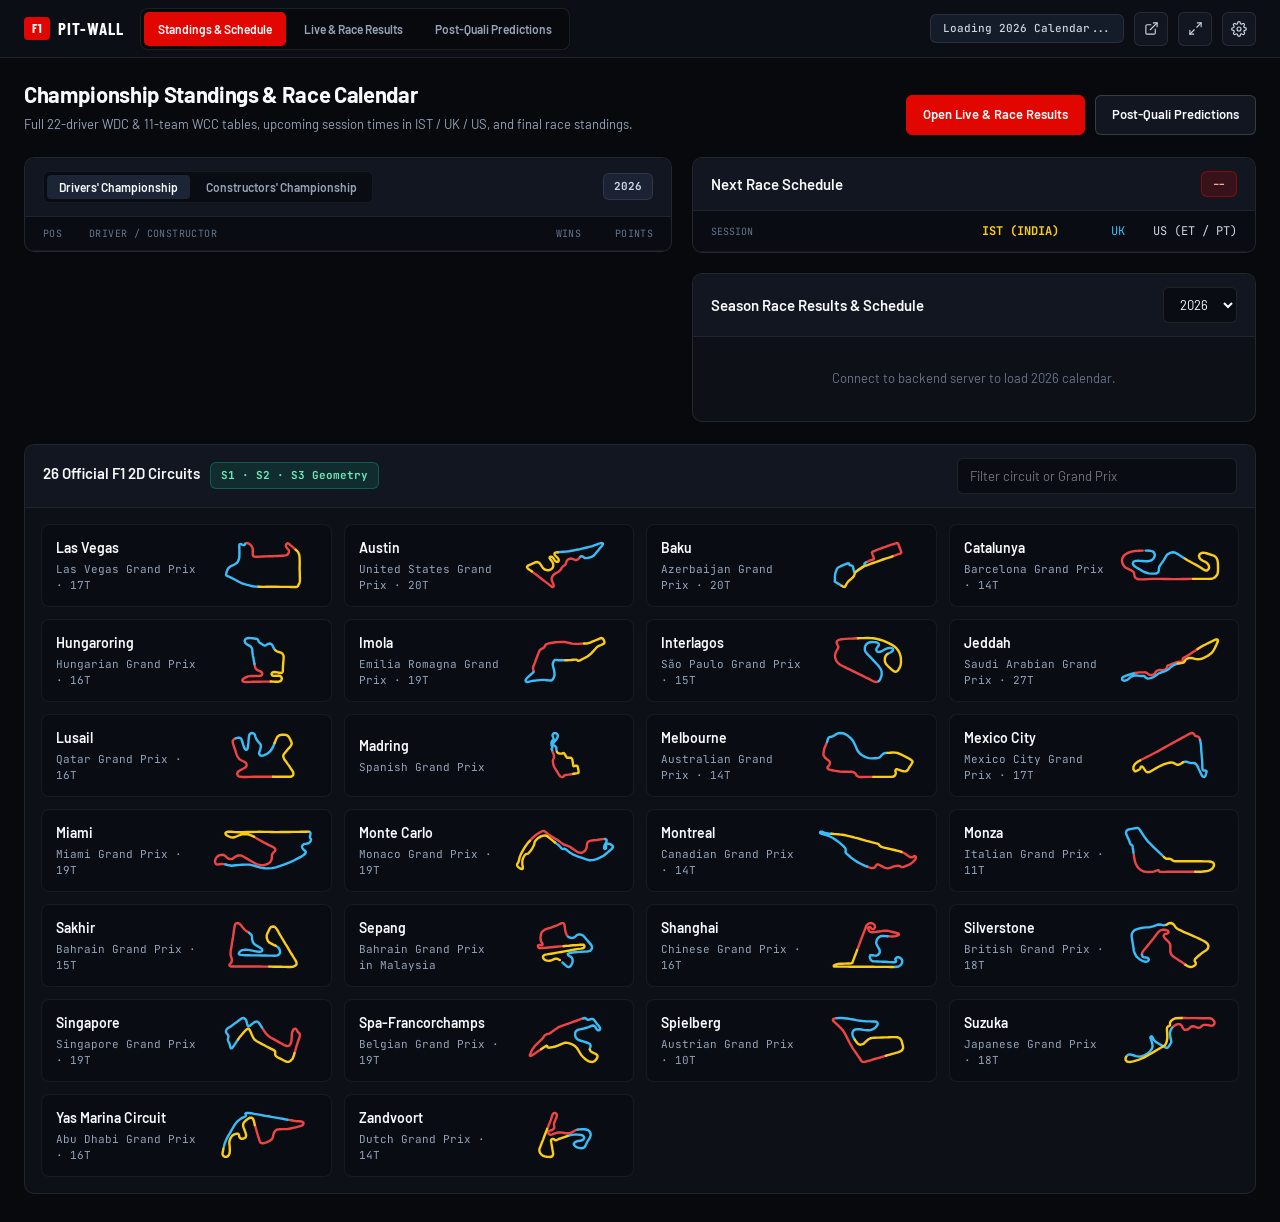
==== commit 6f89c2e4: "Add resizable companion window, final race standings, idle Next Race view, trained 2018-2026 ML mode" ====
--- a/frontend/index.html
+++ b/frontend/index.html
@@ -10,7 +10,7 @@
   <title>F1 Pit-Wall — Standings &amp; Race Calendar</title>
   <link rel="manifest" href="pwa-manifest.json" />
   <link rel="icon" type="image/png" href="icons/icon-192.png" />
-  <link rel="stylesheet" href="styles.css?v=4" />
+  <link rel="stylesheet" href="styles.css?v=8" />
 </head>
 <body data-page="standings">
   <div class="app-shell">
@@ -26,8 +26,8 @@
             <span class="tab-label-short">Standings</span>
           </a>
           <a href="live.html" class="tab-btn">
-            <span class="tab-label-full">Live &amp; Race Replay</span>
-            <span class="tab-label-short">Live / Replay</span>
+            <span class="tab-label-full">Live &amp; Race Results</span>
+            <span class="tab-label-short">Live / Results</span>
           </a>
           <a href="predictions.html" class="tab-btn">
             <span class="tab-label-full">Post-Quali Predictions</span>
@@ -40,6 +40,21 @@
         <div id="session-pill" class="session-pill">
           <span id="session-pill-text">Loading 2026 Calendar...</span>
         </div>
+        <button type="button" id="btn-float-window" class="icon-btn" aria-label="Open resizable companion window" title="Open Resizable Companion Window">
+          <svg width="15" height="15" viewBox="0 0 24 24" fill="none" stroke="currentColor" stroke-width="1.8" stroke-linecap="round" stroke-linejoin="round" aria-hidden="true">
+            <path d="M18 13v6a2 2 0 0 1-2 2H5a2 2 0 0 1-2-2V8a2 2 0 0 1 2-2h6"></path>
+            <polyline points="15 3 21 3 21 9"></polyline>
+            <line x1="10" y1="14" x2="21" y2="3"></line>
+          </svg>
+        </button>
+        <button type="button" id="btn-fullscreen" class="icon-btn" aria-label="Toggle full screen" title="Toggle Full Screen">
+          <svg id="fullscreen-icon-svg" width="15" height="15" viewBox="0 0 24 24" fill="none" stroke="currentColor" stroke-width="1.8" stroke-linecap="round" stroke-linejoin="round" aria-hidden="true">
+            <polyline points="15 3 21 3 21 9"></polyline>
+            <polyline points="9 21 3 21 3 15"></polyline>
+            <line x1="21" y1="3" x2="14" y2="10"></line>
+            <line x1="3" y1="21" x2="10" y2="14"></line>
+          </svg>
+        </button>
         <button type="button" id="btn-settings" class="icon-btn" aria-label="Server settings" aria-expanded="false" aria-controls="settings-popover" title="Connection Settings">
           <svg width="16" height="16" viewBox="0 0 24 24" fill="none" stroke="currentColor" stroke-width="1.75" stroke-linecap="round" stroke-linejoin="round" aria-hidden="true">
             <circle cx="12" cy="12" r="3"></circle>
@@ -71,10 +86,10 @@
       <div class="page-head">
         <div>
           <h1 class="page-title">Championship Standings &amp; Race Calendar</h1>
-          <p class="page-subtitle">Full 22-driver WDC &amp; 11-team WCC tables, upcoming session times in IST / UK / US, and completed race replays.</p>
+          <p class="page-subtitle">Full 22-driver WDC &amp; 11-team WCC tables, upcoming session times in IST / UK / US, and final race standings.</p>
         </div>
         <div class="page-actions">
-          <a href="live.html" class="btn-primary">Open Live &amp; Replay Pit-Wall</a>
+          <a href="live.html" class="btn-primary">Open Live &amp; Race Results</a>
           <a href="predictions.html" class="btn-secondary">Post-Quali Predictions</a>
         </div>
       </div>
@@ -130,8 +145,8 @@
 
           <section class="panel">
             <header class="panel-header">
-              <h2 class="panel-title">Watch Past Race Replays &amp; Results</h2>
-              <select id="season-replay-year" class="ctrl-input-sm" aria-label="Replay season year">
+              <h2 class="panel-title">Season Race Results &amp; Schedule</h2>
+              <select id="season-replay-year" class="ctrl-input-sm" aria-label="Season year">
                 <option value="2026">2026</option>
                 <option value="2025">2025</option>
                 <option value="2024">2024</option>
@@ -143,11 +158,11 @@
         </div>
       </div>
 
-      <!-- Full-Width Spacious 24 Official F1 2D Circuits Grid -->
+      <!-- Full-Width Spacious Official F1 2D Circuits Grid -->
       <section class="panel">
         <header class="panel-header">
           <div class="circuit-head-left">
-            <h2 class="panel-title">24 Official F1 2D Circuits</h2>
+            <h2 class="panel-title">26 Official F1 2D Circuits</h2>
             <span class="meta-chip accent-green">S1 · S2 · S3 Geometry</span>
           </div>
           <div class="header-search-wrap">
@@ -159,8 +174,8 @@
     </main>
   </div>
 
-  <script src="circuits_data.js?v=4"></script>
-  <script src="track_canvas.js?v=4"></script>
-  <script src="app.js?v=4"></script>
+  <script src="circuits_data.js?v=8"></script>
+  <script src="track_canvas.js?v=8"></script>
+  <script src="app.js?v=8"></script>
 </body>
 </html>
--- a/frontend/styles.css
+++ b/frontend/styles.css
@@ -145,6 +145,9 @@
 }
 button:active, a.tab-btn:active, a.btn-primary:active, a.btn-secondary:active {
   transform: scale(0.97);
+}
+button.timing-row:active {
+  transform: none;
 }
 button:focus-visible, a:focus-visible, input:focus-visible, select:focus-visible {
   outline: 2px solid var(--fia-cyan);
@@ -672,6 +675,23 @@
   white-space: nowrap;
   flex-shrink: 0;
 }
+.race-launch-row.is-upcoming {
+  cursor: default;
+  opacity: 0.72;
+}
+.race-upcoming-badge {
+  font-family: var(--font-mono);
+  font-size: 10.5px;
+  font-weight: 700;
+  letter-spacing: 0.03em;
+  color: #94A3B8;
+  padding: 4px 10px;
+  border-radius: 4px;
+  background: rgba(100, 116, 139, 0.14);
+  border: 1px solid rgba(148, 163, 184, 0.25);
+  white-space: nowrap;
+  flex-shrink: 0;
+}
 
 /* 24 Circuits Grid */
 .header-search-wrap { width: min(280px, 100%); }
@@ -716,6 +736,111 @@
   align-items: center;
   gap: 8px;
   flex: 1 1 380px;
+}
+.strip-sub-group {
+  display: flex;
+  flex-wrap: wrap;
+  align-items: center;
+  gap: 8px;
+}
+.strip-status-right {
+  display: flex;
+  flex-wrap: wrap;
+  align-items: center;
+  gap: 10px;
+  justify-content: flex-end;
+}
+.live-badge-chip {
+  display: inline-flex;
+  align-items: center;
+  gap: 6px;
+  padding: 5px 10px;
+  border-radius: var(--r-sm);
+  background: rgba(225, 6, 0, 0.16);
+  border: 1px solid rgba(225, 6, 0, 0.45);
+  color: #FCA5A5;
+  font-family: var(--font-mono);
+  font-size: 11px;
+  font-weight: 700;
+  white-space: nowrap;
+}
+.race-podium-list {
+  display: grid;
+  grid-template-columns: 1fr;
+  gap: 10px;
+  padding: 14px 16px;
+}
+.race-podium-card {
+  display: flex;
+  align-items: center;
+  justify-content: space-between;
+  gap: 12px;
+  padding: 12px 14px;
+  border-radius: var(--r-md);
+  background: var(--bg-control);
+  border: 1px solid var(--border-subtle);
+  border-left-width: 4px;
+}
+.race-podium-left {
+  display: flex;
+  align-items: center;
+  gap: 12px;
+  min-width: 0;
+}
+.race-podium-pos {
+  font-family: var(--font-mono);
+  font-size: 16px;
+  font-weight: 700;
+  color: var(--fia-yellow);
+  min-width: 26px;
+}
+.race-podium-right {
+  display: flex;
+  flex-direction: column;
+  align-items: flex-end;
+  gap: 2px;
+  flex-shrink: 0;
+}
+.race-podium-gap {
+  font-family: var(--font-mono);
+  font-size: 12px;
+  font-weight: 700;
+  color: var(--ink-primary);
+}
+.race-podium-pts {
+  font-family: var(--font-mono);
+  font-size: 11px;
+  color: var(--fia-green);
+}
+
+/* Idle Live Mode — Next Race Schedule Card */
+.live-idle-banner {
+  padding: 14px 18px;
+  background: rgba(250, 204, 21, 0.06);
+  border-bottom: 1px solid var(--border-subtle);
+}
+.live-idle-copy {
+  margin: 0;
+  font-size: 13px;
+  line-height: 1.55;
+  color: var(--ink-secondary);
+}
+.live-idle-next-head {
+  display: flex;
+  align-items: center;
+  justify-content: space-between;
+  gap: 10px;
+  padding: 14px 18px 10px;
+  background: var(--bg-elevated);
+  border-bottom: 1px solid var(--border-subtle);
+}
+.live-idle-actions {
+  display: flex;
+  flex-wrap: wrap;
+  align-items: center;
+  gap: 10px;
+  padding: 16px 18px;
+  background: var(--bg-control);
 }
 .strip-transport {
   display: flex;
@@ -796,7 +921,7 @@
 /* Race Results / Classification Table */
 .results-col-head, .results-row {
   display: grid;
-  grid-template-columns: 28px minmax(0, 1fr) 48px 72px 62px;
+  grid-template-columns: 28px minmax(0, 1fr) 36px 46px 66px 64px;
   align-items: center;
   gap: 6px;
   padding: 10px 12px;
@@ -980,8 +1105,153 @@
 .wf-bar { width: 2.5px; border-radius: 1.5px; background: var(--fia-cyan); opacity: 0.78; }
 
 /* ==========================================================================
-   PAGE 3: DEDICATED POST-QUALIFYING PREDICTIONS
+   PAGE 3: DEDICATED POST-QUALIFYING PREDICTIONS + ROTATING HOURGLASS + CAR CURVE
    ========================================================================== */
+.pred-workspace-wrap {
+  position: relative;
+  display: flex;
+  flex-direction: column;
+  gap: 20px;
+  min-height: 480px;
+}
+
+.pred-loading-overlay {
+  position: fixed;
+  top: 58px;
+  left: 0;
+  right: 0;
+  bottom: 0;
+  z-index: 60;
+  display: flex;
+  align-items: center;
+  justify-content: center;
+  padding: 20px 16px;
+  background: rgba(7, 9, 13, 0.78);
+  backdrop-filter: blur(5px);
+  transition: opacity 220ms var(--ease-out);
+}
+
+.pred-loading-card {
+  width: min(460px, 100%);
+  display: flex;
+  flex-direction: column;
+  align-items: center;
+  text-align: center;
+  gap: 12px;
+  padding: 26px 24px;
+  background: var(--bg-elevated);
+  border: 1px solid var(--border-strong);
+  border-radius: var(--r-lg);
+  box-shadow: 0 20px 44px rgba(0, 0, 0, 0.6);
+}
+
+.hourglass-spinner {
+  width: 56px;
+  height: 56px;
+  border-radius: 50%;
+  display: inline-flex;
+  align-items: center;
+  justify-content: center;
+  background: rgba(225, 6, 0, 0.14);
+  border: 1px solid rgba(225, 6, 0, 0.45);
+  color: var(--fia-yellow);
+}
+.hourglass-spinner svg {
+  animation: hourglass-flip 1.5s cubic-bezier(0.65, 0, 0.35, 1) infinite;
+  will-change: transform;
+}
+@keyframes hourglass-flip {
+  0% { transform: rotate(0deg); }
+  45% { transform: rotate(180deg); }
+  55% { transform: rotate(180deg); }
+  100% { transform: rotate(360deg); }
+}
+
+.pred-loading-title {
+  font-size: 15px;
+  font-weight: 700;
+  color: var(--ink-primary);
+}
+.pred-loading-step {
+  font-size: 12.5px;
+  color: var(--ink-secondary);
+  min-height: 20px;
+}
+.pred-loading-bar-track {
+  width: 100%;
+  height: 6px;
+  background: #141B29;
+  border-radius: 999px;
+  overflow: hidden;
+  margin-top: 2px;
+}
+.pred-loading-bar-fill {
+  height: 100%;
+  width: 8%;
+  background: var(--accent-f1);
+  border-radius: 999px;
+  transition: width 180ms linear;
+}
+.pred-loading-meta {
+  width: 100%;
+  display: flex;
+  align-items: center;
+  justify-content: space-between;
+  font-size: 11px;
+}
+
+.car-dev-block {
+  padding: 16px 18px;
+  border-bottom: 1px solid var(--border-subtle);
+  display: flex;
+  flex-direction: column;
+  gap: 10px;
+}
+.car-dev-head {
+  display: flex;
+  align-items: baseline;
+  justify-content: space-between;
+  gap: 8px;
+}
+.car-dev-chart {
+  width: 100%;
+  height: 148px;
+  background: var(--bg-control);
+  border: 1px solid var(--border-subtle);
+  border-radius: var(--r-md);
+  padding: 6px 8px;
+}
+.car-dev-chart svg {
+  width: 100%;
+  height: 100%;
+  display: block;
+}
+.car-dev-legend {
+  display: flex;
+  flex-wrap: wrap;
+  gap: 6px 8px;
+}
+.car-dev-pill {
+  display: inline-flex;
+  align-items: center;
+  gap: 6px;
+  padding: 3px 8px;
+  border-radius: 4px;
+  background: var(--bg-control);
+  border: 1px solid var(--border-subtle);
+  font-family: var(--font-mono);
+  font-size: 10.5px;
+  color: var(--ink-secondary);
+}
+.car-dev-dot {
+  width: 7px;
+  height: 7px;
+  border-radius: 50%;
+  flex-shrink: 0;
+}
+.car-dev-delta.up { color: var(--fia-green); font-weight: 700; }
+.car-dev-delta.down { color: var(--ink-dim); }
+
 .podium-hero-grid { display: grid; grid-template-columns: 1fr; gap: 16px; }
 .podium-card {
   display: flex;
@@ -1025,15 +1295,10 @@
 .pred-bar-track { height: 7px; background: #141A26; border-radius: 4px; overflow: hidden; }
 .pred-bar-fill { height: 100%; border-radius: 4px; }
 
-.pred-circuit-canvas-wrap { padding: 16px 18px; border-bottom: 1px solid var(--border-subtle); }
-#pred-circuit-canvas { width: 100%; height: 220px; display: block; }
-.pred-circuit-caption { margin: 10px 0 0; font-size: 12px; text-align: center; }
-
-.feature-weights-block { padding: 18px; display: flex; flex-direction: column; gap: 14px; }
+.pred-circuit-canvas-wrap { padding: 22px 18px 18px; }
+#pred-circuit-canvas { width: 100%; height: 320px; display: block; }
+.pred-circuit-caption { margin: 12px 0 0; font-size: 12px; text-align: center; }
 .sub-heading { margin: 0; font-size: 14px; font-weight: 600; color: var(--ink-primary); }
-.weights-list { display: flex; flex-direction: column; gap: 12px; }
-.weight-item { display: flex; flex-direction: column; gap: 5px; }
-.weight-top { display: flex; justify-content: space-between; font-size: 13px; color: var(--ink-secondary); }
 
 /* ==========================================================================
    Slide-Over Full Race Control & Team Radio Drawer
@@ -1143,8 +1408,9 @@
 
 @media (hover: hover) and (pointer: fine) {
   .tab-btn:hover:not(.is-active) { color: var(--ink-primary); background: rgba(255, 255, 255, 0.05); }
-  .circuit-item:hover, .race-launch-row:hover { border-color: var(--border-strong); background: #111622; }
-  .timing-row:hover { background: rgba(255, 255, 255, 0.04); }
+  .circuit-item:hover, a.race-launch-row:hover { border-color: var(--border-strong); background: #111622; }
+  .timing-row { transition: none; }
+  .timing-row:hover { background: rgba(255, 255, 255, 0.05); }
   .icon-btn:hover, .btn-ghost-sm:hover, .btn-secondary:hover, .close-sm-btn:hover, .radio-play-btn:hover {
     border-color: var(--border-strong);
     color: var(--ink-primary);
@@ -1153,12 +1419,21 @@
 }
 
 /* ==========================================================================
-   Desktop Expansion (>= 980px) — Generous 2-Column Grids
+   Medium Resizable Companion Window (680px - 979px)
+   ========================================================================== */
+@media (min-width: 680px) and (max-width: 979px) {
+  .podium-hero-grid { grid-template-columns: repeat(3, minmax(0, 1fr)); }
+  .comms-split-grid { grid-template-columns: repeat(2, minmax(0, 1fr)); }
+  .canvas-stage-lg { height: 320px; }
+}
+
+/* ==========================================================================
+   Desktop & Full-Screen Expansion (>= 980px) — Generous 2-Column Grids
    ========================================================================== */
 @media (min-width: 980px) {
   .top-bar { flex-wrap: nowrap; padding: 10px 24px; height: 58px; }
   .top-bar-right { flex-wrap: nowrap; gap: 10px; flex-shrink: 0; }
-  .results-col-head, .results-row { grid-template-columns: 36px minmax(0, 1fr) 58px 84px 76px; gap: 10px; padding: 10px 16px; }
+  .results-col-head, .results-row { grid-template-columns: 32px minmax(0, 1fr) 44px 56px 80px 80px; gap: 8px; padding: 10px 16px; }
   .screen-tabs { width: auto; order: 0; }
   .tab-btn { flex: 0 0 auto; padding: 6px 14px; }
   .tab-label-full { display: inline; }
